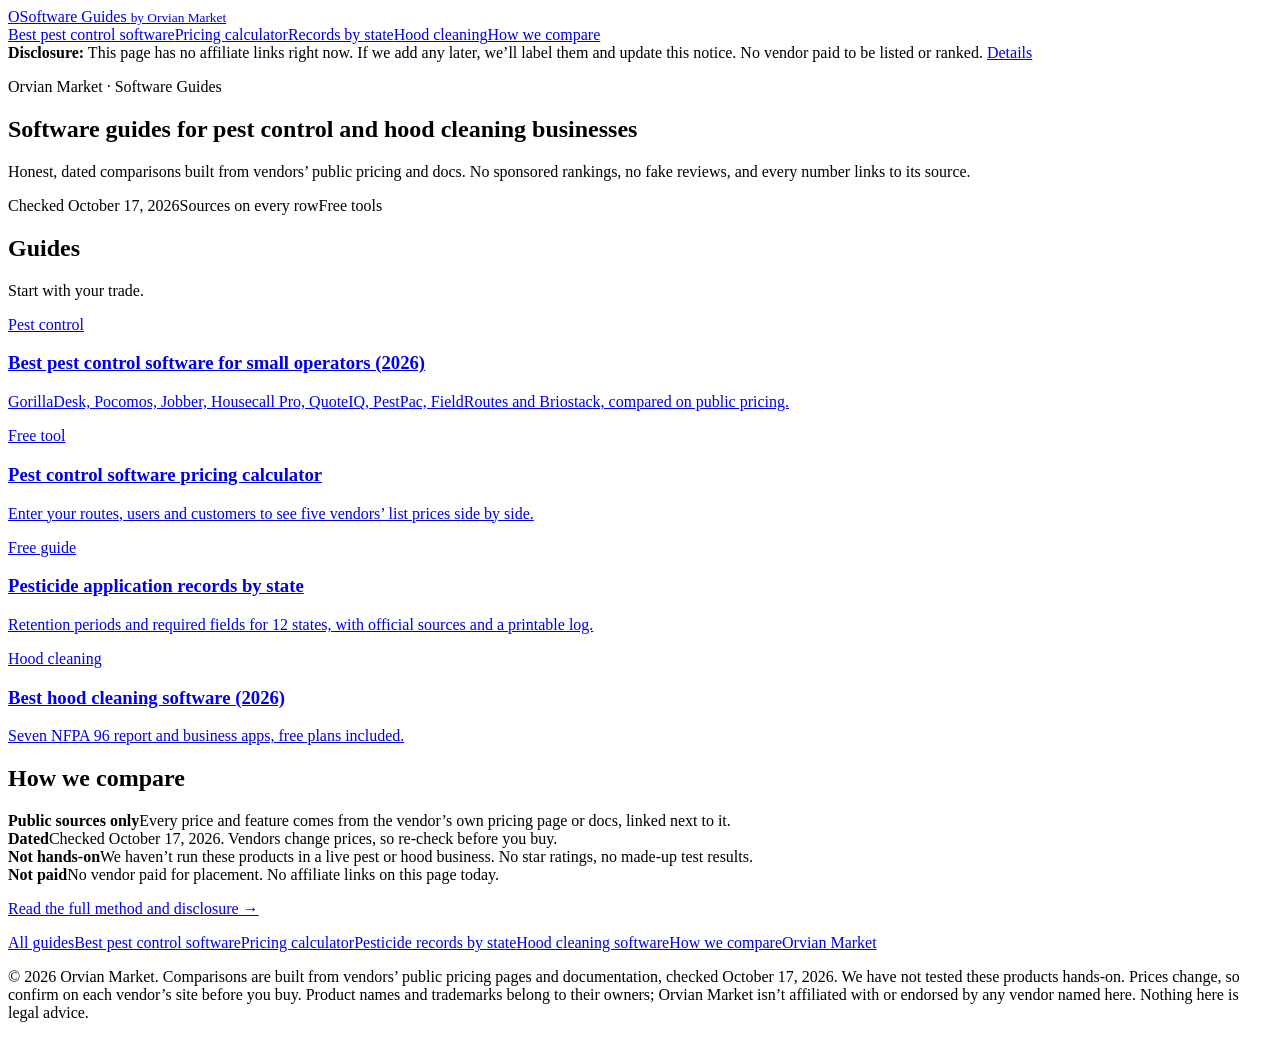
==== index.html @ af2f6294 "Add pest control software guides (1/4): hub, best-of, calculator, records" ====
<!doctype html><html lang="en"><head><meta charset="utf-8"><meta name="viewport" content="width=device-width,initial-scale=1">
<title>Software Guides for Pest Control and Hood Cleaning Businesses | Orvian Market</title><meta name="description" content="Honest, dated software comparisons for small field-service businesses: pest control software, a pricing calculator, state pesticide record rules and hood cleaning apps. Checked October 17, 2026."><link rel="canonical" href="https://orvianmarketplace.com/software-guides/"><meta name="robots" content="index,follow"><meta name="theme-color" content="#0b1220">
<meta property="og:type" content="article"><meta property="og:site_name" content="Orvian Market"><meta property="og:url" content="https://orvianmarketplace.com/software-guides/"><meta property="og:title" content="Software Guides for Pest Control and Hood Cleaning Businesses | Orvian Market"><meta property="og:description" content="Honest, dated software comparisons for small field-service businesses: pest control software, a pricing calculator, state pesticide record rules and hood cleaning apps. Checked October 17, 2026.">
<meta property="og:image" content="https://orvianmarketplace.com/software-guides/assets/og.png"><meta property="og:image:width" content="1200"><meta property="og:image:height" content="630"><meta property="og:image:alt" content="Orvian Market Software Guides: honest, dated comparisons from public pricing">
<meta name="twitter:card" content="summary_large_image"><meta name="twitter:image" content="https://orvianmarketplace.com/software-guides/assets/og.png"><meta property="article:modified_time" content="2026-10-17">
<link rel="icon" href="data:image/svg+xml,%3Csvg xmlns='http://www.w3.org/2000/svg' viewBox='0 0 64 64'%3E%3Crect width='64' height='64' rx='14' fill='%230f766e'/%3E%3Ctext x='32' y='44' font-family='Arial' font-weight='800' font-size='34' fill='white' text-anchor='middle'%3EO%3C/text%3E%3C/svg%3E">
<link rel="stylesheet" href="assets/guides.css"><script type="application/ld+json">{"@context": "https://schema.org", "@type": "CollectionPage", "name": "Software Guides for Pest Control and Hood Cleaning Businesses | Orvian Market", "url": "https://orvianmarketplace.com/software-guides/", "description": "Honest, dated software comparisons for small field-service businesses: pest control software, a pricing calculator, state pesticide record rules and hood cleaning apps. Checked October 17, 2026."}</script></head><body>
<header class="nav"><div class="w"><a class="brand" href="index.html"><span class="mk" aria-hidden="true">O</span>Software Guides <small>by Orvian Market</small></a><nav aria-label="Guides"><a href="best-pest-control-software.html">Best pest control software</a><a href="pest-control-software-pricing-calculator.html">Pricing calculator</a><a href="pesticide-application-records-by-state.html">Records by state</a><a href="best-hood-cleaning-software.html">Hood cleaning</a><a href="about.html">How we compare</a></nav></div></header>
<div class="disc" role="note"><div class="w"><b>Disclosure:</b> This page has no affiliate links right now. If we add any later, we&rsquo;ll label them and update this notice. No vendor paid to be listed or ranked. <a href="about.html#disclosure">Details</a></div></div>
<main id="main"><section class="hero"><div class="w"><p class="eb">Orvian Market &middot; Software Guides</p><h1>Software guides for pest control and hood cleaning businesses</h1><p class="lead">Honest, dated comparisons built from vendors&rsquo; public pricing and docs. No sponsored rankings, no fake reviews, and every number links to its source.</p><div class="meta"><span>Checked October 17, 2026</span><span>Sources on every row</span><span>Free tools</span></div></div></section><section class="sec"><div class="w"><h2>Guides</h2><p class="sub">Start with your trade.</p><div class="hubs"><a class="hub" href="best-pest-control-software.html"><span class="k">Pest control</span><h3>Best pest control software for small operators (2026)</h3><p>GorillaDesk, Pocomos, Jobber, Housecall Pro, QuoteIQ, PestPac, FieldRoutes and Briostack, compared on public pricing.</p></a><a class="hub" href="pest-control-software-pricing-calculator.html"><span class="k">Free tool</span><h3>Pest control software pricing calculator</h3><p>Enter your routes, users and customers to see five vendors&rsquo; list prices side by side.</p></a><a class="hub" href="pesticide-application-records-by-state.html"><span class="k">Free guide</span><h3>Pesticide application records by state</h3><p>Retention periods and required fields for 12 states, with official sources and a printable log.</p></a><a class="hub" href="best-hood-cleaning-software.html"><span class="k">Hood cleaning</span><h3>Best hood cleaning software (2026)</h3><p>Seven NFPA 96 report and business apps, free plans included.</p></a></div></div></section><section class="sec alt"><div class="w"><h2>How we compare</h2><div class="method"><div><b>Public sources only</b>Every price and feature comes from the vendor&rsquo;s own pricing page or docs, linked next to it.</div><div><b>Dated</b>Checked October 17, 2026. Vendors change prices, so re-check before you buy.</div><div><b>Not hands-on</b>We haven&rsquo;t run these products in a live pest or hood business. No star ratings, no made-up test results.</div><div><b>Not paid</b>No vendor paid for placement. No affiliate links on this page today.</div></div><p style="margin-top:16px"><a href="about.html">Read the full method and disclosure &rarr;</a></p></div></section></main>
<footer><div class="w"><div class="fg"><a href="index.html">All guides</a><a href="best-pest-control-software.html">Best pest control software</a><a href="pest-control-software-pricing-calculator.html">Pricing calculator</a><a href="pesticide-application-records-by-state.html">Pesticide records by state</a><a href="best-hood-cleaning-software.html">Hood cleaning software</a><a href="about.html">How we compare</a><a href="https://orvianmarketplace.com/">Orvian Market</a></div>
<p>&copy; 2026 Orvian Market. Comparisons are built from vendors&rsquo; public pricing pages and documentation, checked October 17, 2026. We have not tested these products hands-on. Prices change, so confirm on each vendor&rsquo;s site before you buy. Product names and trademarks belong to their owners; Orvian Market isn&rsquo;t affiliated with or endorsed by any vendor named here. Nothing here is legal advice.</p></div></footer>
</body></html>
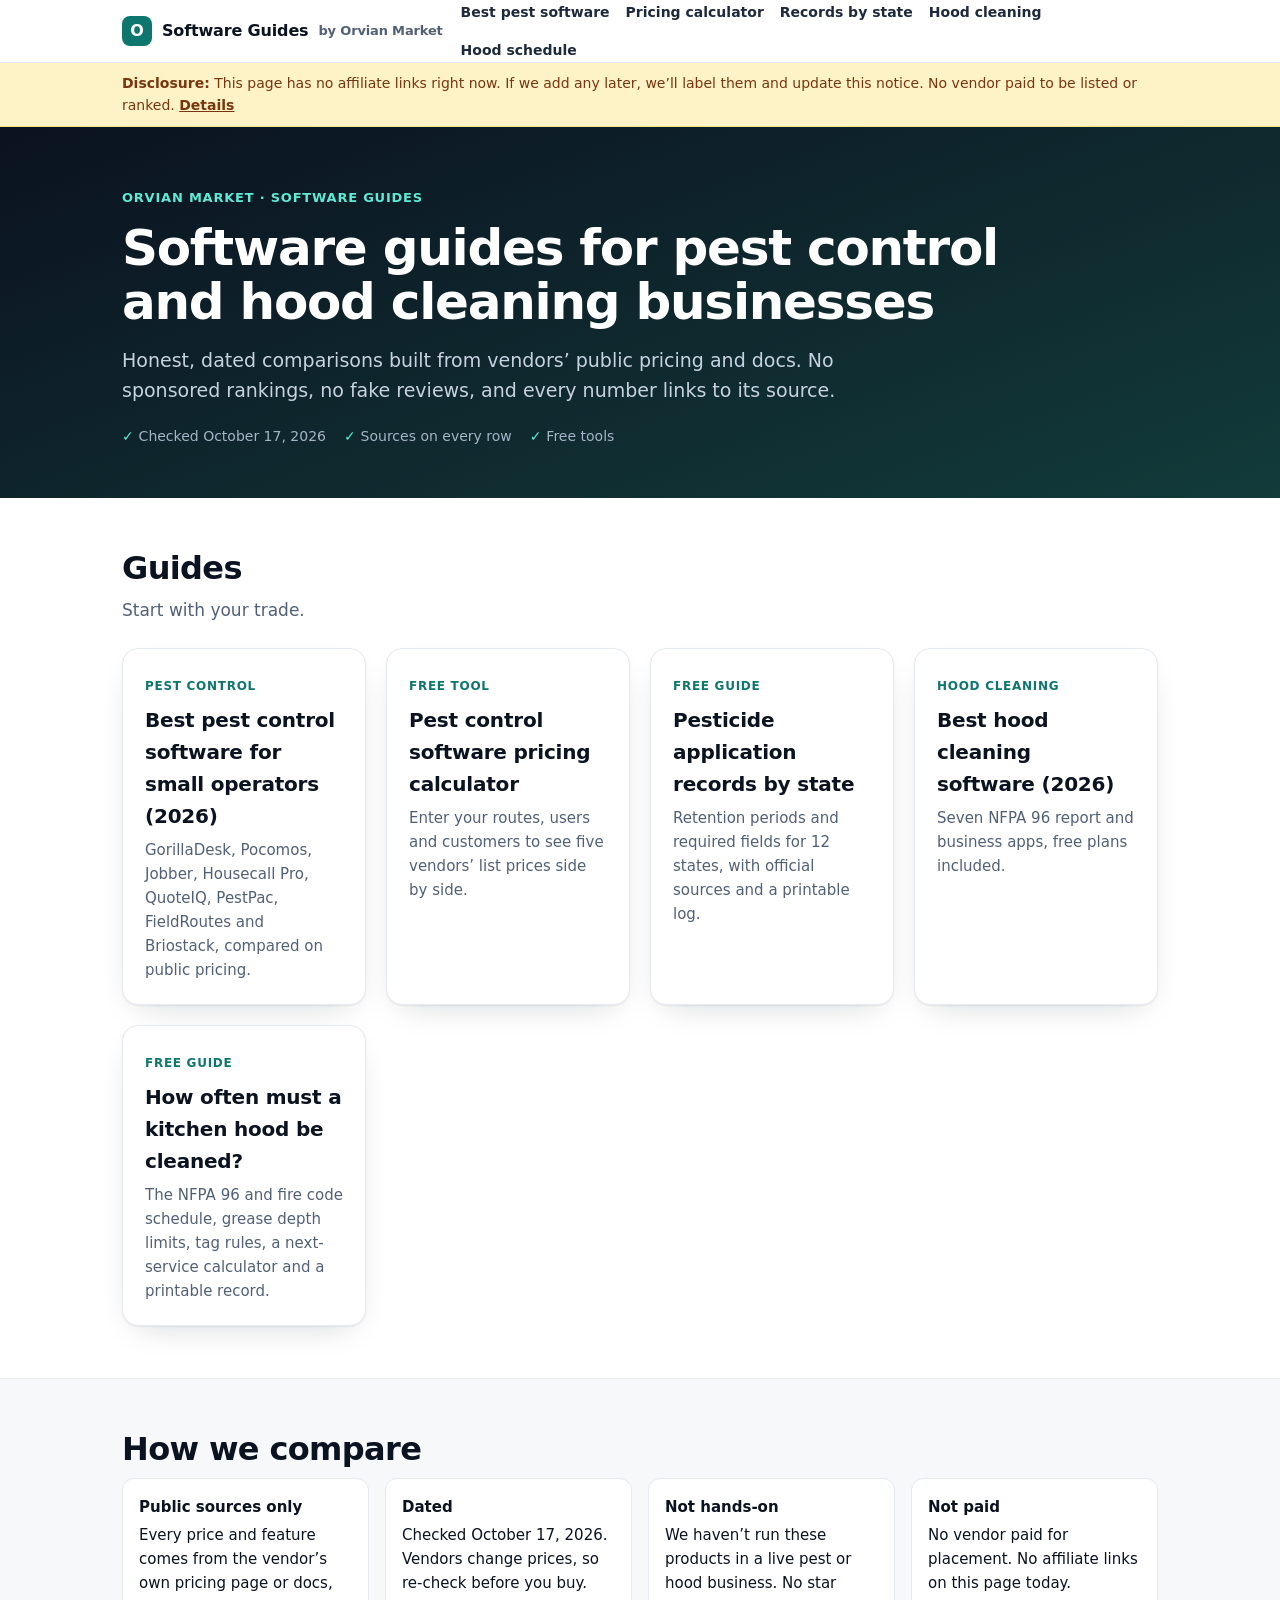
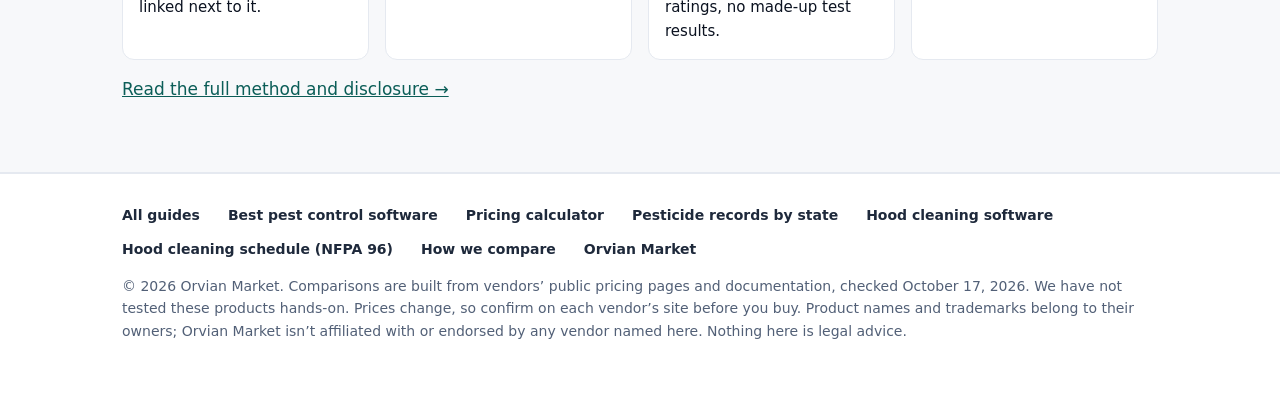
==== commit 7a4b0875: "Nav + footer link to hood schedule guide" ====
--- a/index.html
+++ b/index.html
@@ -5,9 +5,9 @@
 <meta name="twitter:card" content="summary_large_image"><meta name="twitter:image" content="https://orvianmarketplace.com/software-guides/assets/og.png"><meta property="article:modified_time" content="2026-10-17">
 <link rel="icon" href="data:image/svg+xml,%3Csvg xmlns='http://www.w3.org/2000/svg' viewBox='0 0 64 64'%3E%3Crect width='64' height='64' rx='14' fill='%230f766e'/%3E%3Ctext x='32' y='44' font-family='Arial' font-weight='800' font-size='34' fill='white' text-anchor='middle'%3EO%3C/text%3E%3C/svg%3E">
 <link rel="stylesheet" href="assets/guides.css"><script type="application/ld+json">{"@context": "https://schema.org", "@type": "CollectionPage", "name": "Software Guides for Pest Control and Hood Cleaning Businesses | Orvian Market", "url": "https://orvianmarketplace.com/software-guides/", "description": "Honest, dated software comparisons for small field-service businesses: pest control software, a pricing calculator, state pesticide record rules and hood cleaning apps. Checked October 17, 2026."}</script></head><body>
-<header class="nav"><div class="w"><a class="brand" href="index.html"><span class="mk" aria-hidden="true">O</span>Software Guides <small>by Orvian Market</small></a><nav aria-label="Guides"><a href="best-pest-control-software.html">Best pest control software</a><a href="pest-control-software-pricing-calculator.html">Pricing calculator</a><a href="pesticide-application-records-by-state.html">Records by state</a><a href="best-hood-cleaning-software.html">Hood cleaning</a><a href="about.html">How we compare</a></nav></div></header>
+<header class="nav"><div class="w"><a class="brand" href="index.html"><span class="mk" aria-hidden="true">O</span>Software Guides <small>by Orvian Market</small></a><nav aria-label="Guides"><a href="best-pest-control-software.html">Best pest software</a><a href="pest-control-software-pricing-calculator.html">Pricing calculator</a><a href="pesticide-application-records-by-state.html">Records by state</a><a href="best-hood-cleaning-software.html">Hood cleaning</a><a href="hood-cleaning-frequency-requirements.html">Hood schedule</a></nav></div></header>
 <div class="disc" role="note"><div class="w"><b>Disclosure:</b> This page has no affiliate links right now. If we add any later, we&rsquo;ll label them and update this notice. No vendor paid to be listed or ranked. <a href="about.html#disclosure">Details</a></div></div>
-<main id="main"><section class="hero"><div class="w"><p class="eb">Orvian Market &middot; Software Guides</p><h1>Software guides for pest control and hood cleaning businesses</h1><p class="lead">Honest, dated comparisons built from vendors&rsquo; public pricing and docs. No sponsored rankings, no fake reviews, and every number links to its source.</p><div class="meta"><span>Checked October 17, 2026</span><span>Sources on every row</span><span>Free tools</span></div></div></section><section class="sec"><div class="w"><h2>Guides</h2><p class="sub">Start with your trade.</p><div class="hubs"><a class="hub" href="best-pest-control-software.html"><span class="k">Pest control</span><h3>Best pest control software for small operators (2026)</h3><p>GorillaDesk, Pocomos, Jobber, Housecall Pro, QuoteIQ, PestPac, FieldRoutes and Briostack, compared on public pricing.</p></a><a class="hub" href="pest-control-software-pricing-calculator.html"><span class="k">Free tool</span><h3>Pest control software pricing calculator</h3><p>Enter your routes, users and customers to see five vendors&rsquo; list prices side by side.</p></a><a class="hub" href="pesticide-application-records-by-state.html"><span class="k">Free guide</span><h3>Pesticide application records by state</h3><p>Retention periods and required fields for 12 states, with official sources and a printable log.</p></a><a class="hub" href="best-hood-cleaning-software.html"><span class="k">Hood cleaning</span><h3>Best hood cleaning software (2026)</h3><p>Seven NFPA 96 report and business apps, free plans included.</p></a></div></div></section><section class="sec alt"><div class="w"><h2>How we compare</h2><div class="method"><div><b>Public sources only</b>Every price and feature comes from the vendor&rsquo;s own pricing page or docs, linked next to it.</div><div><b>Dated</b>Checked October 17, 2026. Vendors change prices, so re-check before you buy.</div><div><b>Not hands-on</b>We haven&rsquo;t run these products in a live pest or hood business. No star ratings, no made-up test results.</div><div><b>Not paid</b>No vendor paid for placement. No affiliate links on this page today.</div></div><p style="margin-top:16px"><a href="about.html">Read the full method and disclosure &rarr;</a></p></div></section></main>
-<footer><div class="w"><div class="fg"><a href="index.html">All guides</a><a href="best-pest-control-software.html">Best pest control software</a><a href="pest-control-software-pricing-calculator.html">Pricing calculator</a><a href="pesticide-application-records-by-state.html">Pesticide records by state</a><a href="best-hood-cleaning-software.html">Hood cleaning software</a><a href="about.html">How we compare</a><a href="https://orvianmarketplace.com/">Orvian Market</a></div>
+<main id="main"><section class="hero"><div class="w"><p class="eb">Orvian Market &middot; Software Guides</p><h1>Software guides for pest control and hood cleaning businesses</h1><p class="lead">Honest, dated comparisons built from vendors&rsquo; public pricing and docs. No sponsored rankings, no fake reviews, and every number links to its source.</p><div class="meta"><span>Checked October 17, 2026</span><span>Sources on every row</span><span>Free tools</span></div></div></section><section class="sec"><div class="w"><h2>Guides</h2><p class="sub">Start with your trade.</p><div class="hubs"><a class="hub" href="best-pest-control-software.html"><span class="k">Pest control</span><h3>Best pest control software for small operators (2026)</h3><p>GorillaDesk, Pocomos, Jobber, Housecall Pro, QuoteIQ, PestPac, FieldRoutes and Briostack, compared on public pricing.</p></a><a class="hub" href="pest-control-software-pricing-calculator.html"><span class="k">Free tool</span><h3>Pest control software pricing calculator</h3><p>Enter your routes, users and customers to see five vendors&rsquo; list prices side by side.</p></a><a class="hub" href="pesticide-application-records-by-state.html"><span class="k">Free guide</span><h3>Pesticide application records by state</h3><p>Retention periods and required fields for 12 states, with official sources and a printable log.</p></a><a class="hub" href="best-hood-cleaning-software.html"><span class="k">Hood cleaning</span><h3>Best hood cleaning software (2026)</h3><p>Seven NFPA 96 report and business apps, free plans included.</p></a><a class="hub" href="hood-cleaning-frequency-requirements.html"><span class="k">Free guide</span><h3>How often must a kitchen hood be cleaned?</h3><p>The NFPA 96 and fire code schedule, grease depth limits, tag rules, a next-service calculator and a printable record.</p></a></div></div></section><section class="sec alt"><div class="w"><h2>How we compare</h2><div class="method"><div><b>Public sources only</b>Every price and feature comes from the vendor&rsquo;s own pricing page or docs, linked next to it.</div><div><b>Dated</b>Checked October 17, 2026. Vendors change prices, so re-check before you buy.</div><div><b>Not hands-on</b>We haven&rsquo;t run these products in a live pest or hood business. No star ratings, no made-up test results.</div><div><b>Not paid</b>No vendor paid for placement. No affiliate links on this page today.</div></div><p style="margin-top:16px"><a href="about.html">Read the full method and disclosure &rarr;</a></p></div></section></main>
+<footer><div class="w"><div class="fg"><a href="index.html">All guides</a><a href="best-pest-control-software.html">Best pest control software</a><a href="pest-control-software-pricing-calculator.html">Pricing calculator</a><a href="pesticide-application-records-by-state.html">Pesticide records by state</a><a href="best-hood-cleaning-software.html">Hood cleaning software</a><a href="hood-cleaning-frequency-requirements.html">Hood cleaning schedule (NFPA 96)</a><a href="about.html">How we compare</a><a href="https://orvianmarketplace.com/">Orvian Market</a></div>
 <p>&copy; 2026 Orvian Market. Comparisons are built from vendors&rsquo; public pricing pages and documentation, checked October 17, 2026. We have not tested these products hands-on. Prices change, so confirm on each vendor&rsquo;s site before you buy. Product names and trademarks belong to their owners; Orvian Market isn&rsquo;t affiliated with or endorsed by any vendor named here. Nothing here is legal advice.</p></div></footer>
 </body></html>
--- a/assets/guides.css
+++ b/assets/guides.css
@@ -0,0 +1,60 @@
+:root{--ink:#0b1220;--ink2:#1e293b;--mute:#526077;--line:#e5e9f0;--bg:#f7f8fa;--acc:#0f766e;--acc-d:#0b5d57;--acc-l:#ccfbf1;--r:16px;--sh:0 1px 2px rgba(11,18,32,.06),0 12px 32px -16px rgba(11,18,32,.22)}
+*{box-sizing:border-box}html{scroll-behavior:smooth;scroll-padding-top:76px}
+body{margin:0;font-family:Inter,ui-sans-serif,system-ui,-apple-system,"Segoe UI",Roboto,sans-serif;color:var(--ink);background:#fff;line-height:1.6;-webkit-font-smoothing:antialiased;font-size:17px}
+a{color:var(--acc-d)}a:hover{color:var(--acc)}
+.w{max-width:1080px;margin:0 auto;padding:0 22px}.nw{max-width:820px}
+.nav{position:sticky;top:0;z-index:50;background:rgba(255,255,255,.94);backdrop-filter:saturate(1.4) blur(8px);border-bottom:1px solid var(--line)}
+.nav .w{display:flex;align-items:center;gap:18px;height:62px}
+.brand{display:flex;align-items:center;gap:10px;color:var(--ink);text-decoration:none;font-weight:750;font-size:16px;letter-spacing:-.01em;white-space:nowrap}
+.mk{width:30px;height:30px;border-radius:8px;background:var(--acc);color:#fff;display:grid;place-items:center;font-weight:800;font-size:16px}
+.brand small{color:var(--mute);font-weight:550;font-size:13px}
+.nav nav{display:flex;gap:16px;margin-left:auto;flex-wrap:wrap}.nav nav a{color:var(--ink2);text-decoration:none;font-size:14px;font-weight:600}.nav nav a:hover,.nav nav a[aria-current]{color:var(--acc)}
+.disc{background:#fef3c7;border-bottom:1px solid #fde68a;color:#78350f;font-size:14px}.disc .w{padding-top:9px;padding-bottom:9px}.disc a{color:#78350f;font-weight:650}
+.hero{background:linear-gradient(160deg,#0b1220 0%,#123b3a 100%);color:#fff;padding:56px 0 50px}
+.eb{display:inline-block;font-size:13px;font-weight:700;letter-spacing:.06em;text-transform:uppercase;color:#5eead4;margin:0 0 12px}
+.hero h1{font-size:clamp(32px,4.6vw,50px);line-height:1.08;letter-spacing:-.025em;margin:0 0 16px;max-width:880px}
+.hero p.lead{font-size:19px;color:#c7d2e0;max-width:780px;margin:0 0 20px}
+.meta{display:flex;flex-wrap:wrap;gap:8px 18px;font-size:14px;color:#a5b4c7}.meta span::before{content:"\2713  ";color:#5eead4;font-weight:800}
+.sec{padding:52px 0}.sec.alt{background:var(--bg);border-top:1px solid var(--line);border-bottom:1px solid var(--line)}
+h2{font-size:clamp(25px,3vw,32px);letter-spacing:-.02em;line-height:1.15;margin:0 0 10px}h3{font-size:20px;letter-spacing:-.01em;margin:26px 0 8px}
+.sub{color:var(--mute);margin:0 0 24px;max-width:760px}
+.tw{overflow-x:auto;border:1px solid var(--line);border-radius:var(--r);box-shadow:var(--sh);background:#fff}
+table.t{border-collapse:collapse;width:100%;min-width:760px;font-size:15px}
+.t th,.t td{padding:12px 14px;text-align:left;vertical-align:top;border-bottom:1px solid var(--line)}
+.t thead th{background:#0b1220;color:#fff;font-size:13px;letter-spacing:.03em;text-transform:uppercase}
+.t tbody tr:nth-child(even){background:#fafbfc}.t td:first-child{font-weight:700}
+.t .src{font-size:13px;white-space:nowrap}
+.pill{display:inline-block;font-size:12px;font-weight:700;padding:2px 9px;border-radius:99px;background:var(--acc-l);color:var(--acc-d);white-space:nowrap}.pill.q{background:#e2e8f0;color:#334155}
+.cards{display:grid;grid-template-columns:repeat(auto-fit,minmax(300px,1fr));gap:20px}
+.card{border:1px solid var(--line);border-radius:var(--r);padding:22px;background:#fff;box-shadow:var(--sh)}
+.card h3{margin:0 0 4px}.card .for{font-size:14px;font-weight:700;color:var(--acc-d);margin:0 0 10px}
+.card .price{font-size:15px;color:var(--ink2);margin:0 0 10px}.card ul{margin:0 0 12px;padding-left:20px;font-size:15px}.card li{margin:3px 0}
+.card .watch{font-size:14px;color:var(--mute);border-top:1px dashed var(--line);padding-top:10px;margin:0}
+.card a.vl{font-size:14px;font-weight:650}
+.note{border-left:4px solid var(--acc);background:#f0fdfa;padding:14px 18px;border-radius:0 12px 12px 0;font-size:15px;margin:18px 0}
+.note.w2{border-color:#d97706;background:#fffbeb}
+.method{display:grid;grid-template-columns:repeat(auto-fit,minmax(220px,1fr));gap:16px;margin:0}
+.method div{background:#fff;border:1px solid var(--line);border-radius:12px;padding:16px;font-size:15px}.method b{display:block;margin-bottom:4px}
+details{border:1px solid var(--line);border-radius:12px;padding:14px 18px;margin:10px 0;background:#fff}summary{font-weight:700;cursor:pointer}details p{margin:10px 0 0;color:var(--ink2)}
+.toc{display:flex;flex-wrap:wrap;gap:8px;margin:18px 0 0}.toc a{font-size:14px;color:#e2e8f0;border:1px solid rgba(255,255,255,.25);padding:6px 12px;border-radius:99px;text-decoration:none}.toc a:hover{background:rgba(255,255,255,.08);color:#fff}
+.calc{display:grid;grid-template-columns:330px 1fr;gap:24px;align-items:start}
+.cin{background:#fff;border:1px solid var(--line);border-radius:var(--r);padding:22px;box-shadow:var(--sh);position:sticky;top:80px}
+.cin label{display:block;font-size:13px;font-weight:700;letter-spacing:.04em;text-transform:uppercase;color:var(--mute);margin:14px 0 6px}.cin label:first-child{margin-top:0}
+.cin input,.cin select{width:100%;font:inherit;font-size:16px;padding:10px 12px;border:1px solid #cbd5e1;border-radius:10px;background:#fff;color:var(--ink)}
+.cin .hint{font-size:13px;color:var(--mute);margin:4px 0 0}
+.res{display:grid;gap:12px}
+.row{display:grid;grid-template-columns:1fr auto;gap:6px 16px;align-items:center;background:#fff;border:1px solid var(--line);border-radius:14px;padding:16px 18px;box-shadow:0 1px 2px rgba(11,18,32,.05)}
+.row .nm{font-weight:750}.row .pl{font-size:14px;color:var(--mute)}.row .amt{text-align:right;font-size:24px;font-weight:800;letter-spacing:-.02em;white-space:nowrap}.row .amt small{display:block;font-size:13px;font-weight:600;color:var(--mute);letter-spacing:0}
+.row.best{border-color:var(--acc);box-shadow:0 0 0 2px var(--acc-l)}.row.qo .amt{font-size:16px;color:var(--mute)}
+.bar{grid-column:1/-1;height:8px;border-radius:99px;background:#eef2f6;overflow:hidden}.bar i{display:block;height:100%;background:linear-gradient(90deg,#14b8a6,#0f766e);border-radius:99px}
+.form{border:2px solid var(--ink);border-radius:8px;overflow:hidden;background:#fff}
+.form table{width:100%;border-collapse:collapse;font-size:14px}.form td,.form th{border:1px solid #94a3b8;padding:9px 10px;text-align:left;vertical-align:top}.form th{background:#f1f5f9;width:38%}.form td{height:34px}
+.form h3{margin:0;padding:12px 14px;background:var(--ink);color:#fff;font-size:17px}
+.btn{display:inline-block;background:var(--ink);color:#fff!important;text-decoration:none;font-weight:650;font-size:15px;padding:11px 18px;border-radius:10px;border:0;cursor:pointer;font-family:inherit}.btn:hover{background:var(--acc)}
+.hubs{display:grid;grid-template-columns:repeat(auto-fit,minmax(240px,1fr));gap:20px}
+.hub{display:block;text-decoration:none;color:var(--ink);border:1px solid var(--line);border-radius:var(--r);padding:22px;box-shadow:var(--sh);background:#fff;transition:transform .15s}.hub:hover{transform:translateY(-2px);border-color:var(--acc);color:var(--ink)}
+.hub .k{font-size:12px;font-weight:800;letter-spacing:.06em;text-transform:uppercase;color:var(--acc)}.hub h3{margin:6px 0 6px}.hub p{margin:0;color:var(--mute);font-size:15px}
+footer{border-top:1px solid var(--line);padding:30px 0 40px;color:var(--mute);font-size:14px;background:#fff}footer .fg{display:flex;flex-wrap:wrap;gap:12px 28px;margin-bottom:12px}footer a{color:var(--ink2);text-decoration:none;font-weight:600}
+@media(max-width:980px){.nav nav{display:none}}
+@media(max-width:860px){.calc{grid-template-columns:1fr}.cin{position:static}}
+@media print{.nav,.disc,.hero,footer,.noprint,.sec:not(#template){display:none!important}#template{padding:0}body{font-size:12px}}
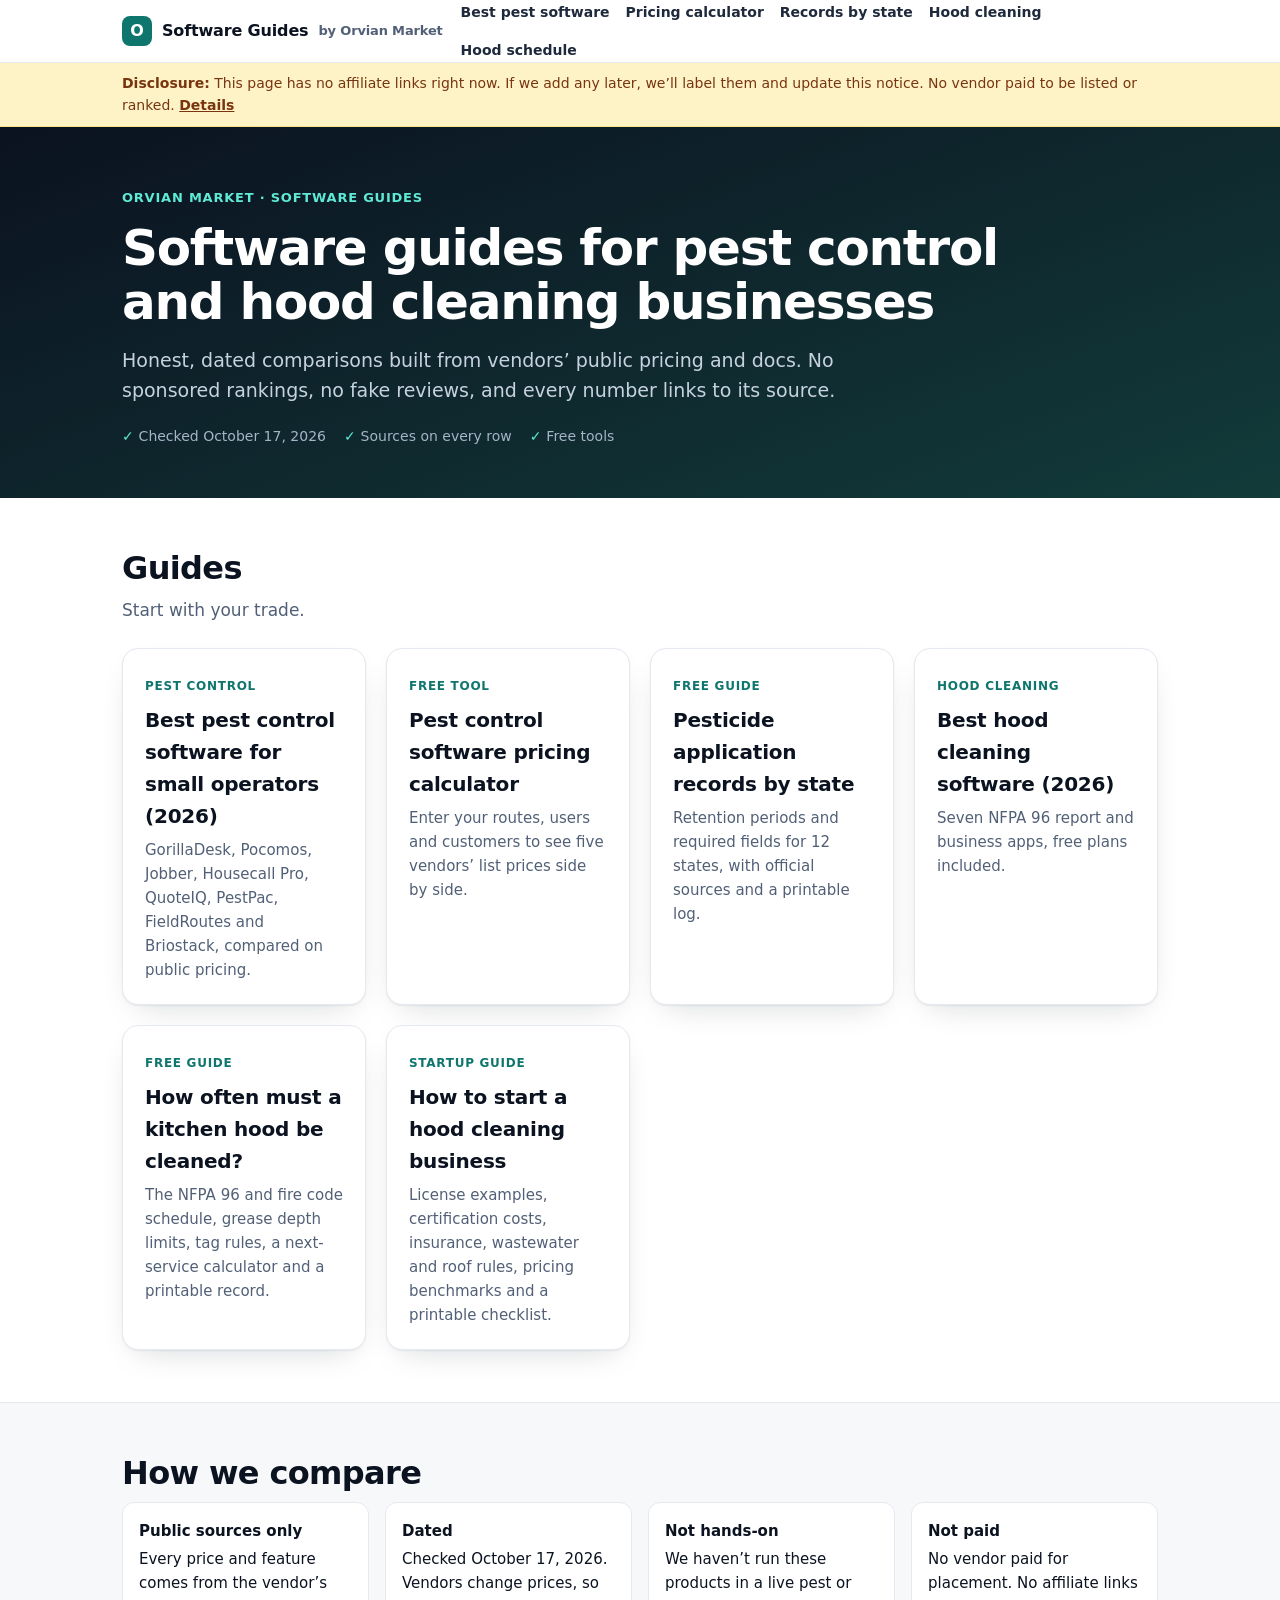
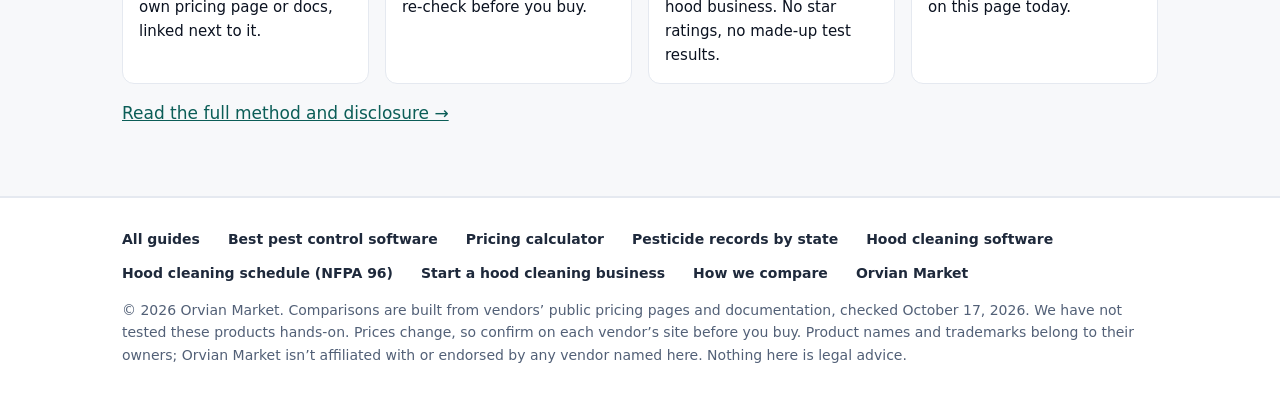
==== commit 67367767: "Add 'How to start a hood cleaning business' guide + generator (1/3)" ====
--- a/index.html
+++ b/index.html
@@ -7,7 +7,7 @@
 <link rel="stylesheet" href="assets/guides.css"><script type="application/ld+json">{"@context": "https://schema.org", "@type": "CollectionPage", "name": "Software Guides for Pest Control and Hood Cleaning Businesses | Orvian Market", "url": "https://orvianmarketplace.com/software-guides/", "description": "Honest, dated software comparisons for small field-service businesses: pest control software, a pricing calculator, state pesticide record rules and hood cleaning apps. Checked October 17, 2026."}</script></head><body>
 <header class="nav"><div class="w"><a class="brand" href="index.html"><span class="mk" aria-hidden="true">O</span>Software Guides <small>by Orvian Market</small></a><nav aria-label="Guides"><a href="best-pest-control-software.html">Best pest software</a><a href="pest-control-software-pricing-calculator.html">Pricing calculator</a><a href="pesticide-application-records-by-state.html">Records by state</a><a href="best-hood-cleaning-software.html">Hood cleaning</a><a href="hood-cleaning-frequency-requirements.html">Hood schedule</a></nav></div></header>
 <div class="disc" role="note"><div class="w"><b>Disclosure:</b> This page has no affiliate links right now. If we add any later, we&rsquo;ll label them and update this notice. No vendor paid to be listed or ranked. <a href="about.html#disclosure">Details</a></div></div>
-<main id="main"><section class="hero"><div class="w"><p class="eb">Orvian Market &middot; Software Guides</p><h1>Software guides for pest control and hood cleaning businesses</h1><p class="lead">Honest, dated comparisons built from vendors&rsquo; public pricing and docs. No sponsored rankings, no fake reviews, and every number links to its source.</p><div class="meta"><span>Checked October 17, 2026</span><span>Sources on every row</span><span>Free tools</span></div></div></section><section class="sec"><div class="w"><h2>Guides</h2><p class="sub">Start with your trade.</p><div class="hubs"><a class="hub" href="best-pest-control-software.html"><span class="k">Pest control</span><h3>Best pest control software for small operators (2026)</h3><p>GorillaDesk, Pocomos, Jobber, Housecall Pro, QuoteIQ, PestPac, FieldRoutes and Briostack, compared on public pricing.</p></a><a class="hub" href="pest-control-software-pricing-calculator.html"><span class="k">Free tool</span><h3>Pest control software pricing calculator</h3><p>Enter your routes, users and customers to see five vendors&rsquo; list prices side by side.</p></a><a class="hub" href="pesticide-application-records-by-state.html"><span class="k">Free guide</span><h3>Pesticide application records by state</h3><p>Retention periods and required fields for 12 states, with official sources and a printable log.</p></a><a class="hub" href="best-hood-cleaning-software.html"><span class="k">Hood cleaning</span><h3>Best hood cleaning software (2026)</h3><p>Seven NFPA 96 report and business apps, free plans included.</p></a><a class="hub" href="hood-cleaning-frequency-requirements.html"><span class="k">Free guide</span><h3>How often must a kitchen hood be cleaned?</h3><p>The NFPA 96 and fire code schedule, grease depth limits, tag rules, a next-service calculator and a printable record.</p></a></div></div></section><section class="sec alt"><div class="w"><h2>How we compare</h2><div class="method"><div><b>Public sources only</b>Every price and feature comes from the vendor&rsquo;s own pricing page or docs, linked next to it.</div><div><b>Dated</b>Checked October 17, 2026. Vendors change prices, so re-check before you buy.</div><div><b>Not hands-on</b>We haven&rsquo;t run these products in a live pest or hood business. No star ratings, no made-up test results.</div><div><b>Not paid</b>No vendor paid for placement. No affiliate links on this page today.</div></div><p style="margin-top:16px"><a href="about.html">Read the full method and disclosure &rarr;</a></p></div></section></main>
-<footer><div class="w"><div class="fg"><a href="index.html">All guides</a><a href="best-pest-control-software.html">Best pest control software</a><a href="pest-control-software-pricing-calculator.html">Pricing calculator</a><a href="pesticide-application-records-by-state.html">Pesticide records by state</a><a href="best-hood-cleaning-software.html">Hood cleaning software</a><a href="hood-cleaning-frequency-requirements.html">Hood cleaning schedule (NFPA 96)</a><a href="about.html">How we compare</a><a href="https://orvianmarketplace.com/">Orvian Market</a></div>
+<main id="main"><section class="hero"><div class="w"><p class="eb">Orvian Market &middot; Software Guides</p><h1>Software guides for pest control and hood cleaning businesses</h1><p class="lead">Honest, dated comparisons built from vendors&rsquo; public pricing and docs. No sponsored rankings, no fake reviews, and every number links to its source.</p><div class="meta"><span>Checked October 17, 2026</span><span>Sources on every row</span><span>Free tools</span></div></div></section><section class="sec"><div class="w"><h2>Guides</h2><p class="sub">Start with your trade.</p><div class="hubs"><a class="hub" href="best-pest-control-software.html"><span class="k">Pest control</span><h3>Best pest control software for small operators (2026)</h3><p>GorillaDesk, Pocomos, Jobber, Housecall Pro, QuoteIQ, PestPac, FieldRoutes and Briostack, compared on public pricing.</p></a><a class="hub" href="pest-control-software-pricing-calculator.html"><span class="k">Free tool</span><h3>Pest control software pricing calculator</h3><p>Enter your routes, users and customers to see five vendors&rsquo; list prices side by side.</p></a><a class="hub" href="pesticide-application-records-by-state.html"><span class="k">Free guide</span><h3>Pesticide application records by state</h3><p>Retention periods and required fields for 12 states, with official sources and a printable log.</p></a><a class="hub" href="best-hood-cleaning-software.html"><span class="k">Hood cleaning</span><h3>Best hood cleaning software (2026)</h3><p>Seven NFPA 96 report and business apps, free plans included.</p></a><a class="hub" href="hood-cleaning-frequency-requirements.html"><span class="k">Free guide</span><h3>How often must a kitchen hood be cleaned?</h3><p>The NFPA 96 and fire code schedule, grease depth limits, tag rules, a next-service calculator and a printable record.</p></a><a class="hub" href="how-to-start-a-hood-cleaning-business.html"><span class="k">Startup guide</span><h3>How to start a hood cleaning business</h3><p>License examples, certification costs, insurance, wastewater and roof rules, pricing benchmarks and a printable checklist.</p></a></div></div></section><section class="sec alt"><div class="w"><h2>How we compare</h2><div class="method"><div><b>Public sources only</b>Every price and feature comes from the vendor&rsquo;s own pricing page or docs, linked next to it.</div><div><b>Dated</b>Checked October 17, 2026. Vendors change prices, so re-check before you buy.</div><div><b>Not hands-on</b>We haven&rsquo;t run these products in a live pest or hood business. No star ratings, no made-up test results.</div><div><b>Not paid</b>No vendor paid for placement. No affiliate links on this page today.</div></div><p style="margin-top:16px"><a href="about.html">Read the full method and disclosure &rarr;</a></p></div></section></main>
+<footer><div class="w"><div class="fg"><a href="index.html">All guides</a><a href="best-pest-control-software.html">Best pest control software</a><a href="pest-control-software-pricing-calculator.html">Pricing calculator</a><a href="pesticide-application-records-by-state.html">Pesticide records by state</a><a href="best-hood-cleaning-software.html">Hood cleaning software</a><a href="hood-cleaning-frequency-requirements.html">Hood cleaning schedule (NFPA 96)</a><a href="how-to-start-a-hood-cleaning-business.html">Start a hood cleaning business</a><a href="about.html">How we compare</a><a href="https://orvianmarketplace.com/">Orvian Market</a></div>
 <p>&copy; 2026 Orvian Market. Comparisons are built from vendors&rsquo; public pricing pages and documentation, checked October 17, 2026. We have not tested these products hands-on. Prices change, so confirm on each vendor&rsquo;s site before you buy. Product names and trademarks belong to their owners; Orvian Market isn&rsquo;t affiliated with or endorsed by any vendor named here. Nothing here is legal advice.</p></div></footer>
 </body></html>
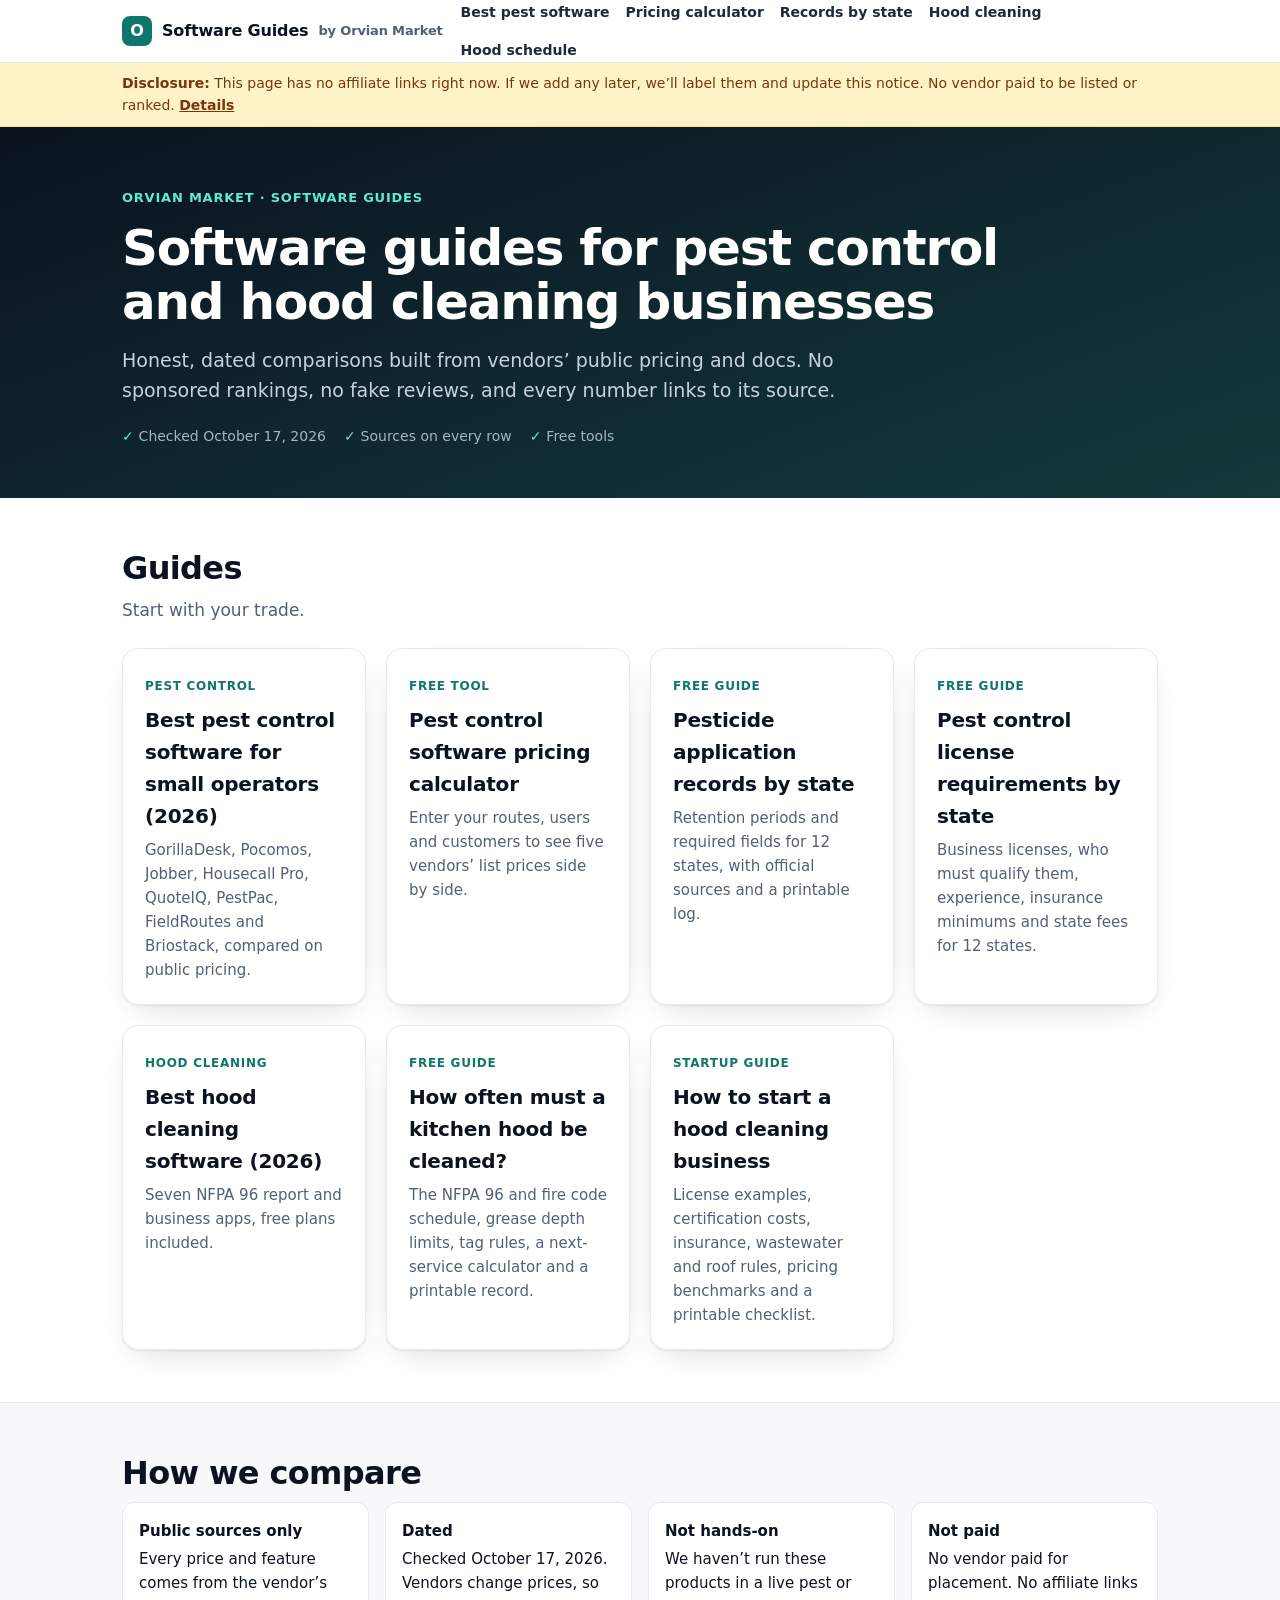
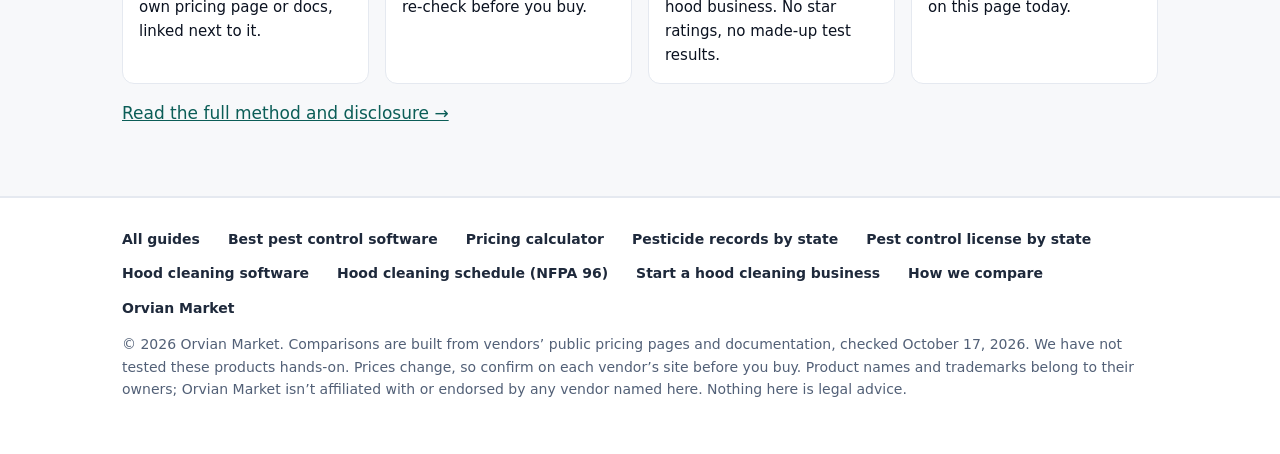
==== commit fd6d64e4: "Add pest control license requirements by state (1/3)" ====
--- a/index.html
+++ b/index.html
@@ -1,13 +1,13 @@
 <!doctype html><html lang="en"><head><meta charset="utf-8"><meta name="viewport" content="width=device-width,initial-scale=1">
-<title>Software Guides for Pest Control and Hood Cleaning Businesses | Orvian Market</title><meta name="description" content="Honest, dated software comparisons for small field-service businesses: pest control software, a pricing calculator, state pesticide record rules and hood cleaning apps. Checked October 17, 2026."><link rel="canonical" href="https://orvianmarketplace.com/software-guides/"><meta name="robots" content="index,follow"><meta name="theme-color" content="#0b1220">
-<meta property="og:type" content="article"><meta property="og:site_name" content="Orvian Market"><meta property="og:url" content="https://orvianmarketplace.com/software-guides/"><meta property="og:title" content="Software Guides for Pest Control and Hood Cleaning Businesses | Orvian Market"><meta property="og:description" content="Honest, dated software comparisons for small field-service businesses: pest control software, a pricing calculator, state pesticide record rules and hood cleaning apps. Checked October 17, 2026.">
+<title>Software Guides for Pest Control and Hood Cleaning Businesses | Orvian Market</title><meta name="description" content="Honest, dated software comparisons for small field-service businesses: pest control software, a pricing calculator, state license and pesticide record rules, and hood cleaning guides. Checked October 17, 2026."><link rel="canonical" href="https://orvianmarketplace.com/software-guides/"><meta name="robots" content="index,follow"><meta name="theme-color" content="#0b1220">
+<meta property="og:type" content="article"><meta property="og:site_name" content="Orvian Market"><meta property="og:url" content="https://orvianmarketplace.com/software-guides/"><meta property="og:title" content="Software Guides for Pest Control and Hood Cleaning Businesses | Orvian Market"><meta property="og:description" content="Honest, dated software comparisons for small field-service businesses: pest control software, a pricing calculator, state license and pesticide record rules, and hood cleaning guides. Checked October 17, 2026.">
 <meta property="og:image" content="https://orvianmarketplace.com/software-guides/assets/og.png"><meta property="og:image:width" content="1200"><meta property="og:image:height" content="630"><meta property="og:image:alt" content="Orvian Market Software Guides: honest, dated comparisons from public pricing">
 <meta name="twitter:card" content="summary_large_image"><meta name="twitter:image" content="https://orvianmarketplace.com/software-guides/assets/og.png"><meta property="article:modified_time" content="2026-10-17">
 <link rel="icon" href="data:image/svg+xml,%3Csvg xmlns='http://www.w3.org/2000/svg' viewBox='0 0 64 64'%3E%3Crect width='64' height='64' rx='14' fill='%230f766e'/%3E%3Ctext x='32' y='44' font-family='Arial' font-weight='800' font-size='34' fill='white' text-anchor='middle'%3EO%3C/text%3E%3C/svg%3E">
-<link rel="stylesheet" href="assets/guides.css"><script type="application/ld+json">{"@context": "https://schema.org", "@type": "CollectionPage", "name": "Software Guides for Pest Control and Hood Cleaning Businesses | Orvian Market", "url": "https://orvianmarketplace.com/software-guides/", "description": "Honest, dated software comparisons for small field-service businesses: pest control software, a pricing calculator, state pesticide record rules and hood cleaning apps. Checked October 17, 2026."}</script></head><body>
+<link rel="stylesheet" href="assets/guides.css"><script type="application/ld+json">{"@context": "https://schema.org", "@type": "CollectionPage", "name": "Software Guides for Pest Control and Hood Cleaning Businesses | Orvian Market", "url": "https://orvianmarketplace.com/software-guides/", "description": "Honest, dated software comparisons for small field-service businesses: pest control software, a pricing calculator, state license and pesticide record rules, and hood cleaning guides. Checked October 17, 2026."}</script></head><body>
 <header class="nav"><div class="w"><a class="brand" href="index.html"><span class="mk" aria-hidden="true">O</span>Software Guides <small>by Orvian Market</small></a><nav aria-label="Guides"><a href="best-pest-control-software.html">Best pest software</a><a href="pest-control-software-pricing-calculator.html">Pricing calculator</a><a href="pesticide-application-records-by-state.html">Records by state</a><a href="best-hood-cleaning-software.html">Hood cleaning</a><a href="hood-cleaning-frequency-requirements.html">Hood schedule</a></nav></div></header>
 <div class="disc" role="note"><div class="w"><b>Disclosure:</b> This page has no affiliate links right now. If we add any later, we&rsquo;ll label them and update this notice. No vendor paid to be listed or ranked. <a href="about.html#disclosure">Details</a></div></div>
-<main id="main"><section class="hero"><div class="w"><p class="eb">Orvian Market &middot; Software Guides</p><h1>Software guides for pest control and hood cleaning businesses</h1><p class="lead">Honest, dated comparisons built from vendors&rsquo; public pricing and docs. No sponsored rankings, no fake reviews, and every number links to its source.</p><div class="meta"><span>Checked October 17, 2026</span><span>Sources on every row</span><span>Free tools</span></div></div></section><section class="sec"><div class="w"><h2>Guides</h2><p class="sub">Start with your trade.</p><div class="hubs"><a class="hub" href="best-pest-control-software.html"><span class="k">Pest control</span><h3>Best pest control software for small operators (2026)</h3><p>GorillaDesk, Pocomos, Jobber, Housecall Pro, QuoteIQ, PestPac, FieldRoutes and Briostack, compared on public pricing.</p></a><a class="hub" href="pest-control-software-pricing-calculator.html"><span class="k">Free tool</span><h3>Pest control software pricing calculator</h3><p>Enter your routes, users and customers to see five vendors&rsquo; list prices side by side.</p></a><a class="hub" href="pesticide-application-records-by-state.html"><span class="k">Free guide</span><h3>Pesticide application records by state</h3><p>Retention periods and required fields for 12 states, with official sources and a printable log.</p></a><a class="hub" href="best-hood-cleaning-software.html"><span class="k">Hood cleaning</span><h3>Best hood cleaning software (2026)</h3><p>Seven NFPA 96 report and business apps, free plans included.</p></a><a class="hub" href="hood-cleaning-frequency-requirements.html"><span class="k">Free guide</span><h3>How often must a kitchen hood be cleaned?</h3><p>The NFPA 96 and fire code schedule, grease depth limits, tag rules, a next-service calculator and a printable record.</p></a><a class="hub" href="how-to-start-a-hood-cleaning-business.html"><span class="k">Startup guide</span><h3>How to start a hood cleaning business</h3><p>License examples, certification costs, insurance, wastewater and roof rules, pricing benchmarks and a printable checklist.</p></a></div></div></section><section class="sec alt"><div class="w"><h2>How we compare</h2><div class="method"><div><b>Public sources only</b>Every price and feature comes from the vendor&rsquo;s own pricing page or docs, linked next to it.</div><div><b>Dated</b>Checked October 17, 2026. Vendors change prices, so re-check before you buy.</div><div><b>Not hands-on</b>We haven&rsquo;t run these products in a live pest or hood business. No star ratings, no made-up test results.</div><div><b>Not paid</b>No vendor paid for placement. No affiliate links on this page today.</div></div><p style="margin-top:16px"><a href="about.html">Read the full method and disclosure &rarr;</a></p></div></section></main>
-<footer><div class="w"><div class="fg"><a href="index.html">All guides</a><a href="best-pest-control-software.html">Best pest control software</a><a href="pest-control-software-pricing-calculator.html">Pricing calculator</a><a href="pesticide-application-records-by-state.html">Pesticide records by state</a><a href="best-hood-cleaning-software.html">Hood cleaning software</a><a href="hood-cleaning-frequency-requirements.html">Hood cleaning schedule (NFPA 96)</a><a href="how-to-start-a-hood-cleaning-business.html">Start a hood cleaning business</a><a href="about.html">How we compare</a><a href="https://orvianmarketplace.com/">Orvian Market</a></div>
+<main id="main"><section class="hero"><div class="w"><p class="eb">Orvian Market &middot; Software Guides</p><h1>Software guides for pest control and hood cleaning businesses</h1><p class="lead">Honest, dated comparisons built from vendors&rsquo; public pricing and docs. No sponsored rankings, no fake reviews, and every number links to its source.</p><div class="meta"><span>Checked October 17, 2026</span><span>Sources on every row</span><span>Free tools</span></div></div></section><section class="sec"><div class="w"><h2>Guides</h2><p class="sub">Start with your trade.</p><div class="hubs"><a class="hub" href="best-pest-control-software.html"><span class="k">Pest control</span><h3>Best pest control software for small operators (2026)</h3><p>GorillaDesk, Pocomos, Jobber, Housecall Pro, QuoteIQ, PestPac, FieldRoutes and Briostack, compared on public pricing.</p></a><a class="hub" href="pest-control-software-pricing-calculator.html"><span class="k">Free tool</span><h3>Pest control software pricing calculator</h3><p>Enter your routes, users and customers to see five vendors&rsquo; list prices side by side.</p></a><a class="hub" href="pesticide-application-records-by-state.html"><span class="k">Free guide</span><h3>Pesticide application records by state</h3><p>Retention periods and required fields for 12 states, with official sources and a printable log.</p></a><a class="hub" href="pest-control-license-requirements-by-state.html"><span class="k">Free guide</span><h3>Pest control license requirements by state</h3><p>Business licenses, who must qualify them, experience, insurance minimums and state fees for 12 states.</p></a><a class="hub" href="best-hood-cleaning-software.html"><span class="k">Hood cleaning</span><h3>Best hood cleaning software (2026)</h3><p>Seven NFPA 96 report and business apps, free plans included.</p></a><a class="hub" href="hood-cleaning-frequency-requirements.html"><span class="k">Free guide</span><h3>How often must a kitchen hood be cleaned?</h3><p>The NFPA 96 and fire code schedule, grease depth limits, tag rules, a next-service calculator and a printable record.</p></a><a class="hub" href="how-to-start-a-hood-cleaning-business.html"><span class="k">Startup guide</span><h3>How to start a hood cleaning business</h3><p>License examples, certification costs, insurance, wastewater and roof rules, pricing benchmarks and a printable checklist.</p></a></div></div></section><section class="sec alt"><div class="w"><h2>How we compare</h2><div class="method"><div><b>Public sources only</b>Every price and feature comes from the vendor&rsquo;s own pricing page or docs, linked next to it.</div><div><b>Dated</b>Checked October 17, 2026. Vendors change prices, so re-check before you buy.</div><div><b>Not hands-on</b>We haven&rsquo;t run these products in a live pest or hood business. No star ratings, no made-up test results.</div><div><b>Not paid</b>No vendor paid for placement. No affiliate links on this page today.</div></div><p style="margin-top:16px"><a href="about.html">Read the full method and disclosure &rarr;</a></p></div></section></main>
+<footer><div class="w"><div class="fg"><a href="index.html">All guides</a><a href="best-pest-control-software.html">Best pest control software</a><a href="pest-control-software-pricing-calculator.html">Pricing calculator</a><a href="pesticide-application-records-by-state.html">Pesticide records by state</a><a href="pest-control-license-requirements-by-state.html">Pest control license by state</a><a href="best-hood-cleaning-software.html">Hood cleaning software</a><a href="hood-cleaning-frequency-requirements.html">Hood cleaning schedule (NFPA 96)</a><a href="how-to-start-a-hood-cleaning-business.html">Start a hood cleaning business</a><a href="about.html">How we compare</a><a href="https://orvianmarketplace.com/">Orvian Market</a></div>
 <p>&copy; 2026 Orvian Market. Comparisons are built from vendors&rsquo; public pricing pages and documentation, checked October 17, 2026. We have not tested these products hands-on. Prices change, so confirm on each vendor&rsquo;s site before you buy. Product names and trademarks belong to their owners; Orvian Market isn&rsquo;t affiliated with or endorsed by any vendor named here. Nothing here is legal advice.</p></div></footer>
 </body></html>
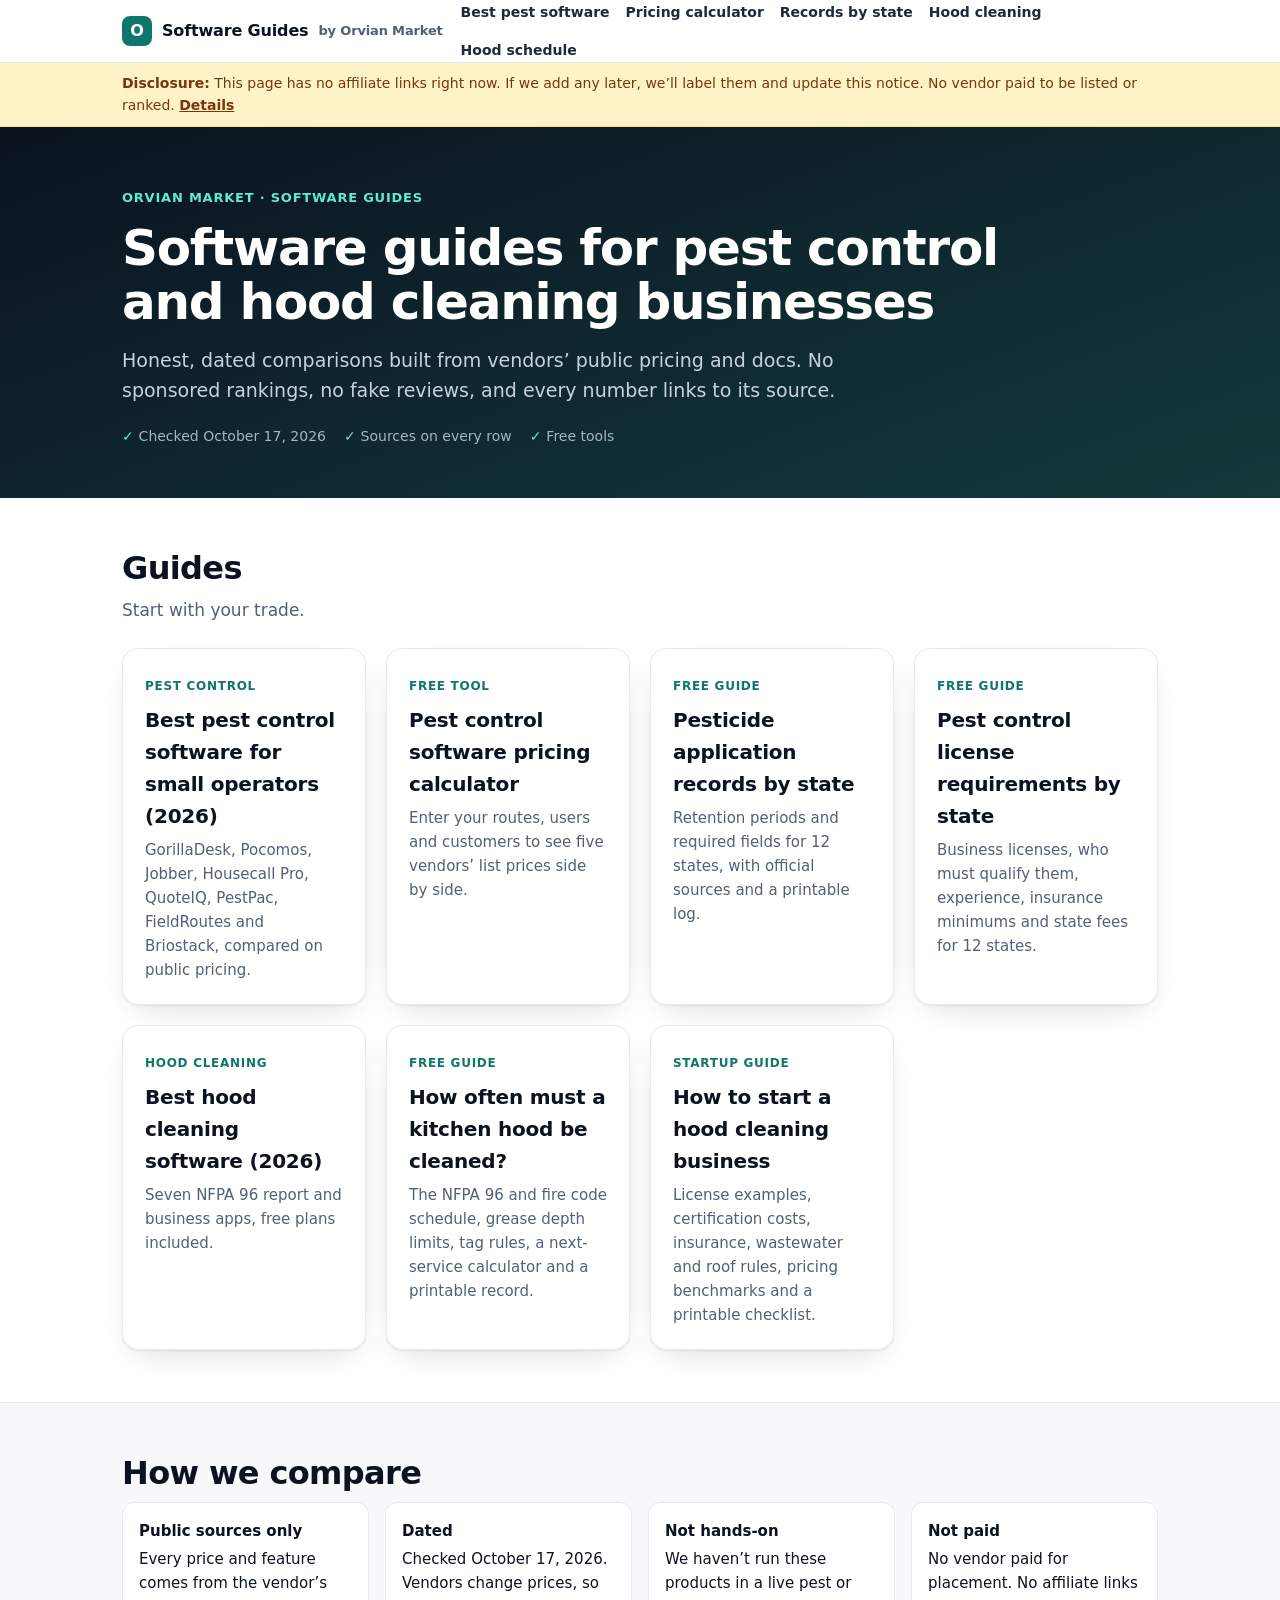
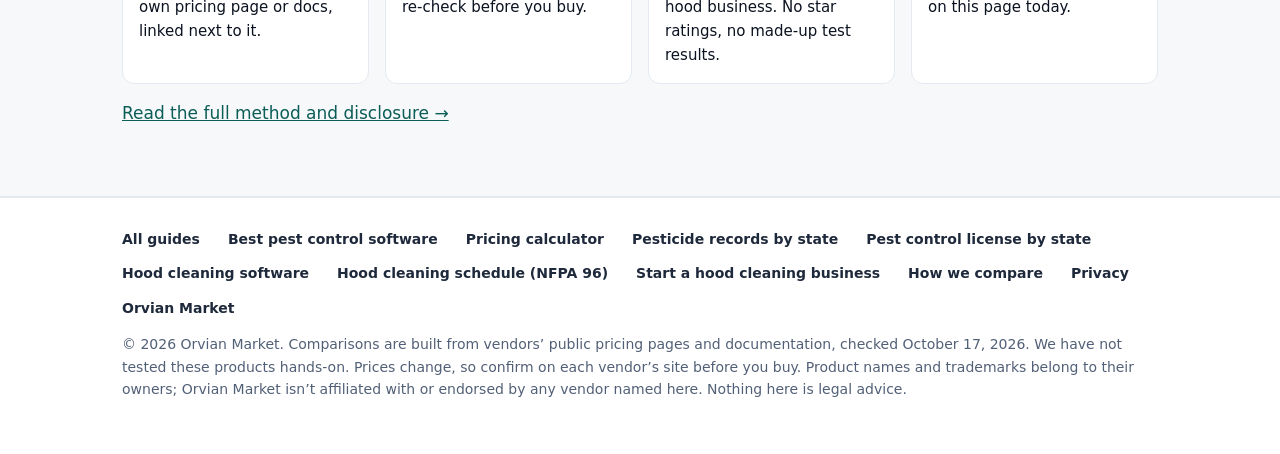
==== commit 079b1620: "Add GA4 (G-F3QH6E9QR7) + buy_click event and privacy note (1/3)" ====
--- a/index.html
+++ b/index.html
@@ -1,4 +1,9 @@
-<!doctype html><html lang="en"><head><meta charset="utf-8"><meta name="viewport" content="width=device-width,initial-scale=1">
+<!doctype html><html lang="en"><head><meta charset="utf-8">
+<!-- Google tag (gtag.js) -->
+<script async src="https://www.googletagmanager.com/gtag/js?id=G-F3QH6E9QR7"></script>
+<script>window.dataLayer=window.dataLayer||[];function gtag(){dataLayer.push(arguments);}gtag('js',new Date());gtag('config','G-F3QH6E9QR7');
+document.addEventListener('click',function(e){var a=e.target&&e.target.closest?e.target.closest('a[href*="gumroad.com"]'):null;if(!a)return;var m=a.href.match(/\/l\/([^\/?#]+)/),s=m?m[1]:'';var N={"answerloft":"Answerloft","bcmhvk":"Okayline","bjkyj":"Thumbtally","ekunvc":"Proposeroo Team","ijsmuq":"PeelPixel Pro","kzjcwp":"Proposeroo Pro","lyrgdx":"Rate Calculator Spreadsheet","pckinc":"Rate-Raise Email Rewrite","kudoshelf":"Kudoshelf","proposeroo-desk":"Proposeroo Desk","proposeroo-desk-team":"Proposeroo Desk Team","ctitql":"Freelance Rate Pack","jtocar":"Client OS","vwxgu":"Prompt Pack","oellyq":"Budget Template","bffum":"Rate Mini (free)","mceana":"Freelancer Toolkit Bundle","nqpwfg":"Raise Emails (free)"};gtag('event','buy_click',{product_name:a.getAttribute('data-product')||N[s]||s||'gumroad',product_slug:s,link_url:a.href,link_text:(a.textContent||'').trim().slice(0,80),transport_type:'beacon'});},true);</script>
+<meta name="viewport" content="width=device-width,initial-scale=1">
 <title>Software Guides for Pest Control and Hood Cleaning Businesses | Orvian Market</title><meta name="description" content="Honest, dated software comparisons for small field-service businesses: pest control software, a pricing calculator, state license and pesticide record rules, and hood cleaning guides. Checked October 17, 2026."><link rel="canonical" href="https://orvianmarketplace.com/software-guides/"><meta name="robots" content="index,follow"><meta name="theme-color" content="#0b1220">
 <meta property="og:type" content="article"><meta property="og:site_name" content="Orvian Market"><meta property="og:url" content="https://orvianmarketplace.com/software-guides/"><meta property="og:title" content="Software Guides for Pest Control and Hood Cleaning Businesses | Orvian Market"><meta property="og:description" content="Honest, dated software comparisons for small field-service businesses: pest control software, a pricing calculator, state license and pesticide record rules, and hood cleaning guides. Checked October 17, 2026.">
 <meta property="og:image" content="https://orvianmarketplace.com/software-guides/assets/og.png"><meta property="og:image:width" content="1200"><meta property="og:image:height" content="630"><meta property="og:image:alt" content="Orvian Market Software Guides: honest, dated comparisons from public pricing">
@@ -8,6 +13,6 @@
 <header class="nav"><div class="w"><a class="brand" href="index.html"><span class="mk" aria-hidden="true">O</span>Software Guides <small>by Orvian Market</small></a><nav aria-label="Guides"><a href="best-pest-control-software.html">Best pest software</a><a href="pest-control-software-pricing-calculator.html">Pricing calculator</a><a href="pesticide-application-records-by-state.html">Records by state</a><a href="best-hood-cleaning-software.html">Hood cleaning</a><a href="hood-cleaning-frequency-requirements.html">Hood schedule</a></nav></div></header>
 <div class="disc" role="note"><div class="w"><b>Disclosure:</b> This page has no affiliate links right now. If we add any later, we&rsquo;ll label them and update this notice. No vendor paid to be listed or ranked. <a href="about.html#disclosure">Details</a></div></div>
 <main id="main"><section class="hero"><div class="w"><p class="eb">Orvian Market &middot; Software Guides</p><h1>Software guides for pest control and hood cleaning businesses</h1><p class="lead">Honest, dated comparisons built from vendors&rsquo; public pricing and docs. No sponsored rankings, no fake reviews, and every number links to its source.</p><div class="meta"><span>Checked October 17, 2026</span><span>Sources on every row</span><span>Free tools</span></div></div></section><section class="sec"><div class="w"><h2>Guides</h2><p class="sub">Start with your trade.</p><div class="hubs"><a class="hub" href="best-pest-control-software.html"><span class="k">Pest control</span><h3>Best pest control software for small operators (2026)</h3><p>GorillaDesk, Pocomos, Jobber, Housecall Pro, QuoteIQ, PestPac, FieldRoutes and Briostack, compared on public pricing.</p></a><a class="hub" href="pest-control-software-pricing-calculator.html"><span class="k">Free tool</span><h3>Pest control software pricing calculator</h3><p>Enter your routes, users and customers to see five vendors&rsquo; list prices side by side.</p></a><a class="hub" href="pesticide-application-records-by-state.html"><span class="k">Free guide</span><h3>Pesticide application records by state</h3><p>Retention periods and required fields for 12 states, with official sources and a printable log.</p></a><a class="hub" href="pest-control-license-requirements-by-state.html"><span class="k">Free guide</span><h3>Pest control license requirements by state</h3><p>Business licenses, who must qualify them, experience, insurance minimums and state fees for 12 states.</p></a><a class="hub" href="best-hood-cleaning-software.html"><span class="k">Hood cleaning</span><h3>Best hood cleaning software (2026)</h3><p>Seven NFPA 96 report and business apps, free plans included.</p></a><a class="hub" href="hood-cleaning-frequency-requirements.html"><span class="k">Free guide</span><h3>How often must a kitchen hood be cleaned?</h3><p>The NFPA 96 and fire code schedule, grease depth limits, tag rules, a next-service calculator and a printable record.</p></a><a class="hub" href="how-to-start-a-hood-cleaning-business.html"><span class="k">Startup guide</span><h3>How to start a hood cleaning business</h3><p>License examples, certification costs, insurance, wastewater and roof rules, pricing benchmarks and a printable checklist.</p></a></div></div></section><section class="sec alt"><div class="w"><h2>How we compare</h2><div class="method"><div><b>Public sources only</b>Every price and feature comes from the vendor&rsquo;s own pricing page or docs, linked next to it.</div><div><b>Dated</b>Checked October 17, 2026. Vendors change prices, so re-check before you buy.</div><div><b>Not hands-on</b>We haven&rsquo;t run these products in a live pest or hood business. No star ratings, no made-up test results.</div><div><b>Not paid</b>No vendor paid for placement. No affiliate links on this page today.</div></div><p style="margin-top:16px"><a href="about.html">Read the full method and disclosure &rarr;</a></p></div></section></main>
-<footer><div class="w"><div class="fg"><a href="index.html">All guides</a><a href="best-pest-control-software.html">Best pest control software</a><a href="pest-control-software-pricing-calculator.html">Pricing calculator</a><a href="pesticide-application-records-by-state.html">Pesticide records by state</a><a href="pest-control-license-requirements-by-state.html">Pest control license by state</a><a href="best-hood-cleaning-software.html">Hood cleaning software</a><a href="hood-cleaning-frequency-requirements.html">Hood cleaning schedule (NFPA 96)</a><a href="how-to-start-a-hood-cleaning-business.html">Start a hood cleaning business</a><a href="about.html">How we compare</a><a href="https://orvianmarketplace.com/">Orvian Market</a></div>
+<footer><div class="w"><div class="fg"><a href="index.html">All guides</a><a href="best-pest-control-software.html">Best pest control software</a><a href="pest-control-software-pricing-calculator.html">Pricing calculator</a><a href="pesticide-application-records-by-state.html">Pesticide records by state</a><a href="pest-control-license-requirements-by-state.html">Pest control license by state</a><a href="best-hood-cleaning-software.html">Hood cleaning software</a><a href="hood-cleaning-frequency-requirements.html">Hood cleaning schedule (NFPA 96)</a><a href="how-to-start-a-hood-cleaning-business.html">Start a hood cleaning business</a><a href="about.html">How we compare</a><a href="https://orvianmarketplace.com/privacy.html">Privacy</a><a href="https://orvianmarketplace.com/">Orvian Market</a></div>
 <p>&copy; 2026 Orvian Market. Comparisons are built from vendors&rsquo; public pricing pages and documentation, checked October 17, 2026. We have not tested these products hands-on. Prices change, so confirm on each vendor&rsquo;s site before you buy. Product names and trademarks belong to their owners; Orvian Market isn&rsquo;t affiliated with or endorsed by any vendor named here. Nothing here is legal advice.</p></div></footer>
 </body></html>
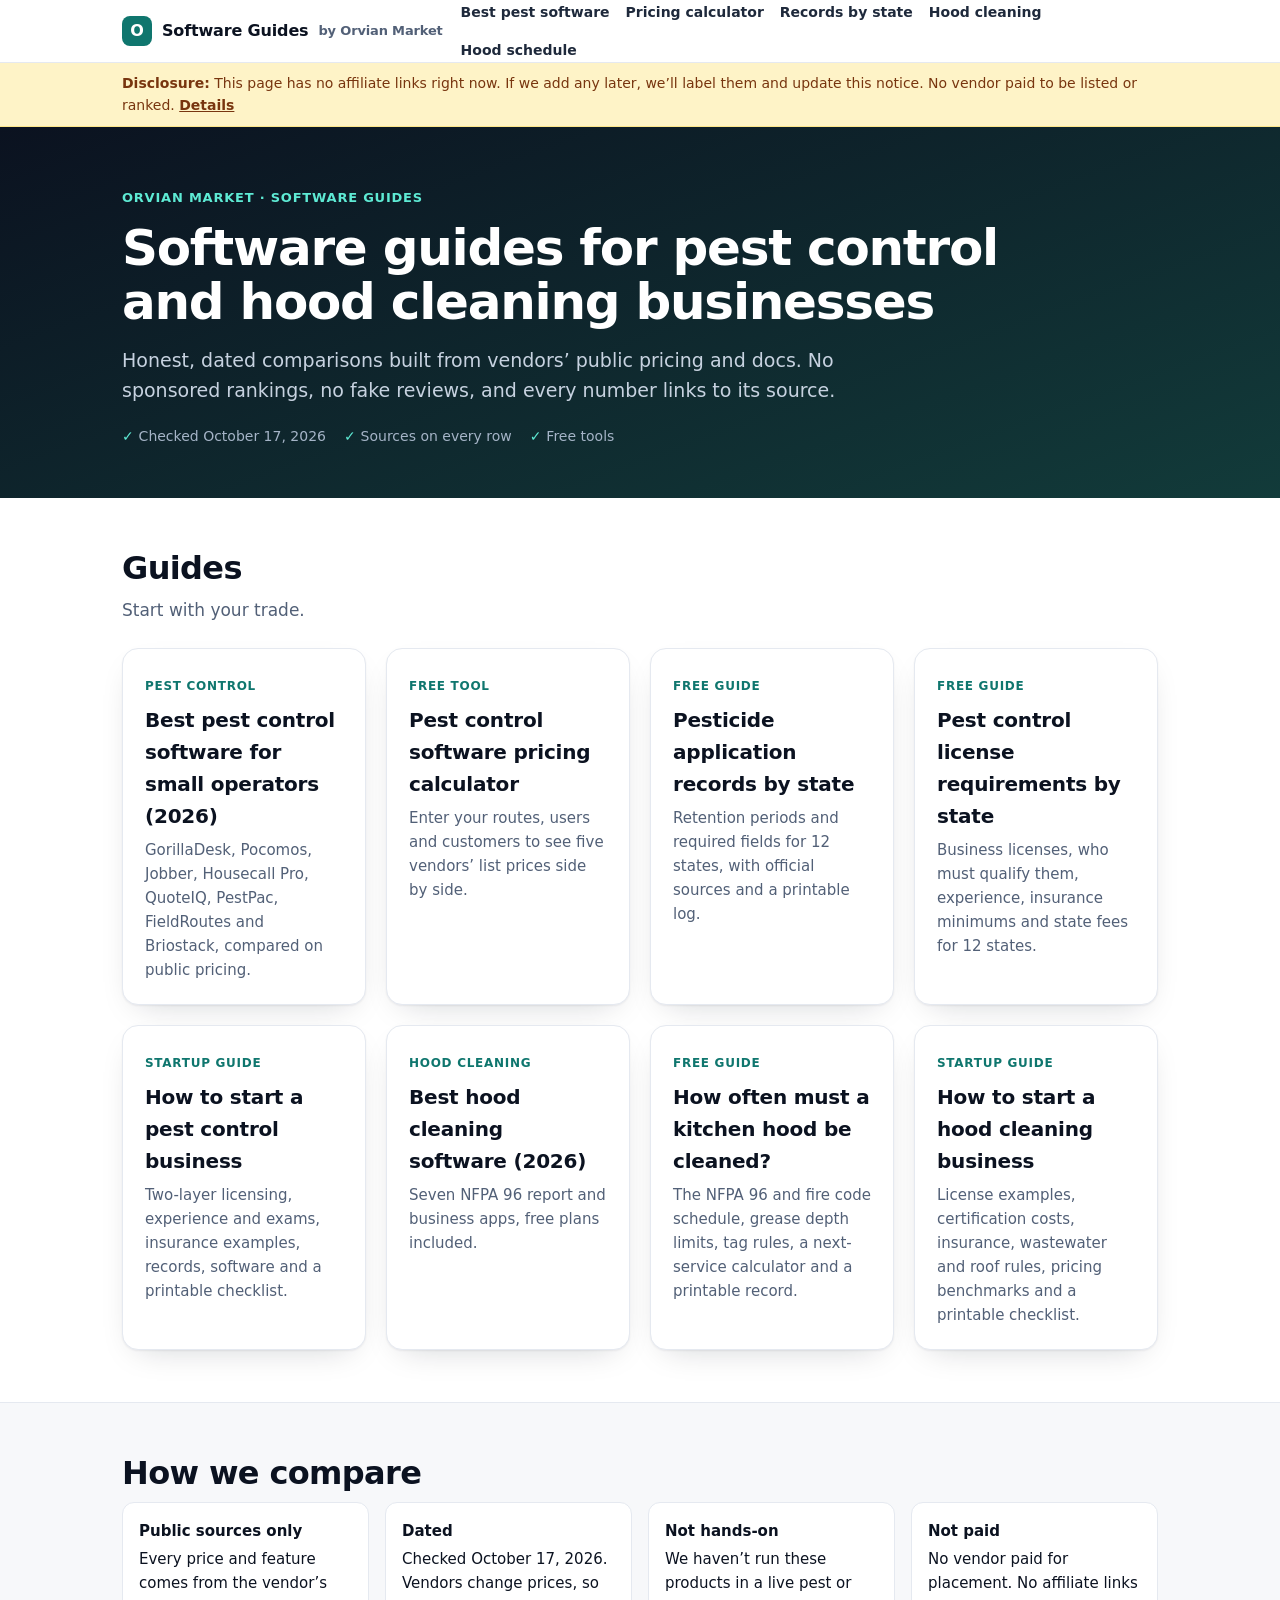
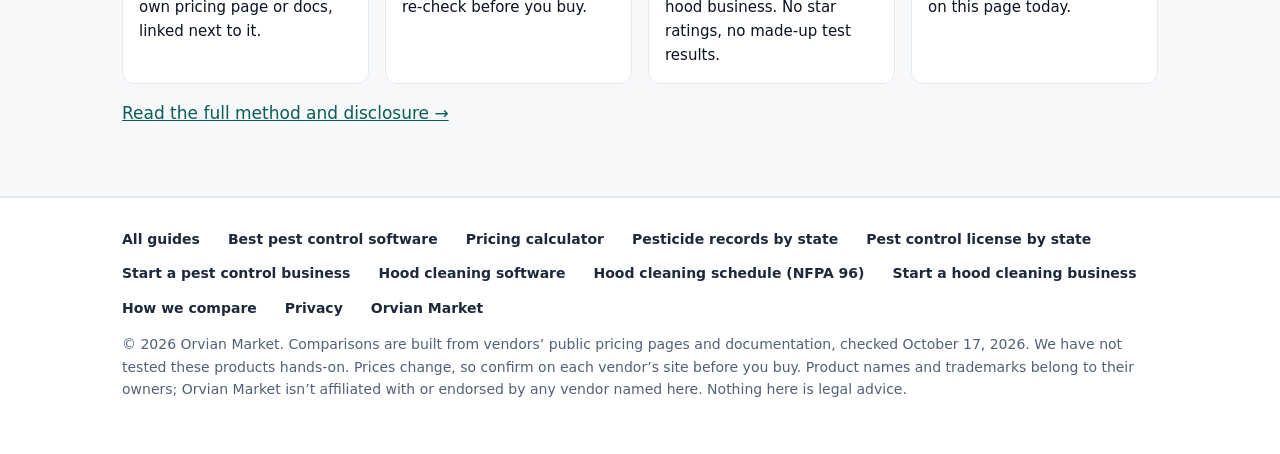
==== commit 3e0b9d62: "Add how-to-start-a-pest-control-business (pest twin of hood startup); hub + sitemap + generator" ====
--- a/index.html
+++ b/index.html
@@ -4,15 +4,15 @@
 <script>window.dataLayer=window.dataLayer||[];function gtag(){dataLayer.push(arguments);}gtag('js',new Date());gtag('config','G-F3QH6E9QR7');
 document.addEventListener('click',function(e){var a=e.target&&e.target.closest?e.target.closest('a[href*="gumroad.com"]'):null;if(!a)return;var m=a.href.match(/\/l\/([^\/?#]+)/),s=m?m[1]:'';var N={"answerloft":"Answerloft","bcmhvk":"Okayline","bjkyj":"Thumbtally","ekunvc":"Proposeroo Team","ijsmuq":"PeelPixel Pro","kzjcwp":"Proposeroo Pro","lyrgdx":"Rate Calculator Spreadsheet","pckinc":"Rate-Raise Email Rewrite","kudoshelf":"Kudoshelf","proposeroo-desk":"Proposeroo Desk","proposeroo-desk-team":"Proposeroo Desk Team","ctitql":"Freelance Rate Pack","jtocar":"Client OS","vwxgu":"Prompt Pack","oellyq":"Budget Template","bffum":"Rate Mini (free)","mceana":"Freelancer Toolkit Bundle","nqpwfg":"Raise Emails (free)"};gtag('event','buy_click',{product_name:a.getAttribute('data-product')||N[s]||s||'gumroad',product_slug:s,link_url:a.href,link_text:(a.textContent||'').trim().slice(0,80),transport_type:'beacon'});},true);</script>
 <meta name="viewport" content="width=device-width,initial-scale=1">
-<title>Software Guides for Pest Control and Hood Cleaning Businesses | Orvian Market</title><meta name="description" content="Honest, dated software comparisons for small field-service businesses: pest control software, a pricing calculator, state license and pesticide record rules, and hood cleaning guides. Checked October 17, 2026."><link rel="canonical" href="https://orvianmarketplace.com/software-guides/"><meta name="robots" content="index,follow"><meta name="theme-color" content="#0b1220">
-<meta property="og:type" content="article"><meta property="og:site_name" content="Orvian Market"><meta property="og:url" content="https://orvianmarketplace.com/software-guides/"><meta property="og:title" content="Software Guides for Pest Control and Hood Cleaning Businesses | Orvian Market"><meta property="og:description" content="Honest, dated software comparisons for small field-service businesses: pest control software, a pricing calculator, state license and pesticide record rules, and hood cleaning guides. Checked October 17, 2026.">
+<title>Pest Control and Hood Cleaning Software Guides | Orvian Market</title><meta name="description" content="Dated, sourced guides for pest control and hood cleaning businesses: software compared by price, a pricing calculator, and license and record rules by state."><link rel="canonical" href="https://orvianmarketplace.com/software-guides/"><meta name="robots" content="index,follow"><meta name="theme-color" content="#0b1220">
+<meta property="og:type" content="article"><meta property="og:site_name" content="Orvian Market"><meta property="og:url" content="https://orvianmarketplace.com/software-guides/"><meta property="og:title" content="Pest Control and Hood Cleaning Software Guides | Orvian Market"><meta property="og:description" content="Dated, sourced guides for pest control and hood cleaning businesses: software compared by price, a pricing calculator, and license and record rules by state.">
 <meta property="og:image" content="https://orvianmarketplace.com/software-guides/assets/og.png"><meta property="og:image:width" content="1200"><meta property="og:image:height" content="630"><meta property="og:image:alt" content="Orvian Market Software Guides: honest, dated comparisons from public pricing">
 <meta name="twitter:card" content="summary_large_image"><meta name="twitter:image" content="https://orvianmarketplace.com/software-guides/assets/og.png"><meta property="article:modified_time" content="2026-10-17">
 <link rel="icon" href="data:image/svg+xml,%3Csvg xmlns='http://www.w3.org/2000/svg' viewBox='0 0 64 64'%3E%3Crect width='64' height='64' rx='14' fill='%230f766e'/%3E%3Ctext x='32' y='44' font-family='Arial' font-weight='800' font-size='34' fill='white' text-anchor='middle'%3EO%3C/text%3E%3C/svg%3E">
-<link rel="stylesheet" href="assets/guides.css"><script type="application/ld+json">{"@context": "https://schema.org", "@type": "CollectionPage", "name": "Software Guides for Pest Control and Hood Cleaning Businesses | Orvian Market", "url": "https://orvianmarketplace.com/software-guides/", "description": "Honest, dated software comparisons for small field-service businesses: pest control software, a pricing calculator, state license and pesticide record rules, and hood cleaning guides. Checked October 17, 2026."}</script></head><body>
+<link rel="stylesheet" href="assets/guides.css"><script type="application/ld+json">{"@context": "https://schema.org", "@type": "CollectionPage", "name": "Pest Control and Hood Cleaning Software Guides | Orvian Market", "url": "https://orvianmarketplace.com/software-guides/", "description": "Dated, sourced guides for pest control and hood cleaning businesses: software compared by price, a pricing calculator, and license and record rules by state."}</script></head><body>
 <header class="nav"><div class="w"><a class="brand" href="index.html"><span class="mk" aria-hidden="true">O</span>Software Guides <small>by Orvian Market</small></a><nav aria-label="Guides"><a href="best-pest-control-software.html">Best pest software</a><a href="pest-control-software-pricing-calculator.html">Pricing calculator</a><a href="pesticide-application-records-by-state.html">Records by state</a><a href="best-hood-cleaning-software.html">Hood cleaning</a><a href="hood-cleaning-frequency-requirements.html">Hood schedule</a></nav></div></header>
 <div class="disc" role="note"><div class="w"><b>Disclosure:</b> This page has no affiliate links right now. If we add any later, we&rsquo;ll label them and update this notice. No vendor paid to be listed or ranked. <a href="about.html#disclosure">Details</a></div></div>
-<main id="main"><section class="hero"><div class="w"><p class="eb">Orvian Market &middot; Software Guides</p><h1>Software guides for pest control and hood cleaning businesses</h1><p class="lead">Honest, dated comparisons built from vendors&rsquo; public pricing and docs. No sponsored rankings, no fake reviews, and every number links to its source.</p><div class="meta"><span>Checked October 17, 2026</span><span>Sources on every row</span><span>Free tools</span></div></div></section><section class="sec"><div class="w"><h2>Guides</h2><p class="sub">Start with your trade.</p><div class="hubs"><a class="hub" href="best-pest-control-software.html"><span class="k">Pest control</span><h3>Best pest control software for small operators (2026)</h3><p>GorillaDesk, Pocomos, Jobber, Housecall Pro, QuoteIQ, PestPac, FieldRoutes and Briostack, compared on public pricing.</p></a><a class="hub" href="pest-control-software-pricing-calculator.html"><span class="k">Free tool</span><h3>Pest control software pricing calculator</h3><p>Enter your routes, users and customers to see five vendors&rsquo; list prices side by side.</p></a><a class="hub" href="pesticide-application-records-by-state.html"><span class="k">Free guide</span><h3>Pesticide application records by state</h3><p>Retention periods and required fields for 12 states, with official sources and a printable log.</p></a><a class="hub" href="pest-control-license-requirements-by-state.html"><span class="k">Free guide</span><h3>Pest control license requirements by state</h3><p>Business licenses, who must qualify them, experience, insurance minimums and state fees for 12 states.</p></a><a class="hub" href="best-hood-cleaning-software.html"><span class="k">Hood cleaning</span><h3>Best hood cleaning software (2026)</h3><p>Seven NFPA 96 report and business apps, free plans included.</p></a><a class="hub" href="hood-cleaning-frequency-requirements.html"><span class="k">Free guide</span><h3>How often must a kitchen hood be cleaned?</h3><p>The NFPA 96 and fire code schedule, grease depth limits, tag rules, a next-service calculator and a printable record.</p></a><a class="hub" href="how-to-start-a-hood-cleaning-business.html"><span class="k">Startup guide</span><h3>How to start a hood cleaning business</h3><p>License examples, certification costs, insurance, wastewater and roof rules, pricing benchmarks and a printable checklist.</p></a></div></div></section><section class="sec alt"><div class="w"><h2>How we compare</h2><div class="method"><div><b>Public sources only</b>Every price and feature comes from the vendor&rsquo;s own pricing page or docs, linked next to it.</div><div><b>Dated</b>Checked October 17, 2026. Vendors change prices, so re-check before you buy.</div><div><b>Not hands-on</b>We haven&rsquo;t run these products in a live pest or hood business. No star ratings, no made-up test results.</div><div><b>Not paid</b>No vendor paid for placement. No affiliate links on this page today.</div></div><p style="margin-top:16px"><a href="about.html">Read the full method and disclosure &rarr;</a></p></div></section></main>
-<footer><div class="w"><div class="fg"><a href="index.html">All guides</a><a href="best-pest-control-software.html">Best pest control software</a><a href="pest-control-software-pricing-calculator.html">Pricing calculator</a><a href="pesticide-application-records-by-state.html">Pesticide records by state</a><a href="pest-control-license-requirements-by-state.html">Pest control license by state</a><a href="best-hood-cleaning-software.html">Hood cleaning software</a><a href="hood-cleaning-frequency-requirements.html">Hood cleaning schedule (NFPA 96)</a><a href="how-to-start-a-hood-cleaning-business.html">Start a hood cleaning business</a><a href="about.html">How we compare</a><a href="https://orvianmarketplace.com/privacy.html">Privacy</a><a href="https://orvianmarketplace.com/">Orvian Market</a></div>
+<main id="main"><section class="hero"><div class="w"><p class="eb">Orvian Market &middot; Software Guides</p><h1>Software guides for pest control and hood cleaning businesses</h1><p class="lead">Honest, dated comparisons built from vendors&rsquo; public pricing and docs. No sponsored rankings, no fake reviews, and every number links to its source.</p><div class="meta"><span>Checked October 17, 2026</span><span>Sources on every row</span><span>Free tools</span></div></div></section><section class="sec"><div class="w"><h2>Guides</h2><p class="sub">Start with your trade.</p><div class="hubs"><a class="hub" href="best-pest-control-software.html"><span class="k">Pest control</span><h3>Best pest control software for small operators (2026)</h3><p>GorillaDesk, Pocomos, Jobber, Housecall Pro, QuoteIQ, PestPac, FieldRoutes and Briostack, compared on public pricing.</p></a><a class="hub" href="pest-control-software-pricing-calculator.html"><span class="k">Free tool</span><h3>Pest control software pricing calculator</h3><p>Enter your routes, users and customers to see five vendors&rsquo; list prices side by side.</p></a><a class="hub" href="pesticide-application-records-by-state.html"><span class="k">Free guide</span><h3>Pesticide application records by state</h3><p>Retention periods and required fields for 12 states, with official sources and a printable log.</p></a><a class="hub" href="pest-control-license-requirements-by-state.html"><span class="k">Free guide</span><h3>Pest control license requirements by state</h3><p>Business licenses, who must qualify them, experience, insurance minimums and state fees for 12 states.</p></a><a class="hub" href="how-to-start-a-pest-control-business.html"><span class="k">Startup guide</span><h3>How to start a pest control business</h3><p>Two-layer licensing, experience and exams, insurance examples, records, software and a printable checklist.</p></a><a class="hub" href="best-hood-cleaning-software.html"><span class="k">Hood cleaning</span><h3>Best hood cleaning software (2026)</h3><p>Seven NFPA 96 report and business apps, free plans included.</p></a><a class="hub" href="hood-cleaning-frequency-requirements.html"><span class="k">Free guide</span><h3>How often must a kitchen hood be cleaned?</h3><p>The NFPA 96 and fire code schedule, grease depth limits, tag rules, a next-service calculator and a printable record.</p></a><a class="hub" href="how-to-start-a-hood-cleaning-business.html"><span class="k">Startup guide</span><h3>How to start a hood cleaning business</h3><p>License examples, certification costs, insurance, wastewater and roof rules, pricing benchmarks and a printable checklist.</p></a></div></div></section><section class="sec alt"><div class="w"><h2>How we compare</h2><div class="method"><div><b>Public sources only</b>Every price and feature comes from the vendor&rsquo;s own pricing page or docs, linked next to it.</div><div><b>Dated</b>Checked October 17, 2026. Vendors change prices, so re-check before you buy.</div><div><b>Not hands-on</b>We haven&rsquo;t run these products in a live pest or hood business. No star ratings, no made-up test results.</div><div><b>Not paid</b>No vendor paid for placement. No affiliate links on this page today.</div></div><p style="margin-top:16px"><a href="about.html">Read the full method and disclosure &rarr;</a></p></div></section></main>
+<footer><div class="w"><div class="fg"><a href="index.html">All guides</a><a href="best-pest-control-software.html">Best pest control software</a><a href="pest-control-software-pricing-calculator.html">Pricing calculator</a><a href="pesticide-application-records-by-state.html">Pesticide records by state</a><a href="pest-control-license-requirements-by-state.html">Pest control license by state</a><a href="how-to-start-a-pest-control-business.html">Start a pest control business</a><a href="best-hood-cleaning-software.html">Hood cleaning software</a><a href="hood-cleaning-frequency-requirements.html">Hood cleaning schedule (NFPA 96)</a><a href="how-to-start-a-hood-cleaning-business.html">Start a hood cleaning business</a><a href="about.html">How we compare</a><a href="https://orvianmarketplace.com/privacy.html">Privacy</a><a href="https://orvianmarketplace.com/">Orvian Market</a></div>
 <p>&copy; 2026 Orvian Market. Comparisons are built from vendors&rsquo; public pricing pages and documentation, checked October 17, 2026. We have not tested these products hands-on. Prices change, so confirm on each vendor&rsquo;s site before you buy. Product names and trademarks belong to their owners; Orvian Market isn&rsquo;t affiliated with or endorsed by any vendor named here. Nothing here is legal advice.</p></div></footer>
 </body></html>
--- a/assets/guides.css
+++ b/assets/guides.css
@@ -58,3 +58,7 @@
 @media(max-width:980px){.nav nav{display:none}}
 @media(max-width:860px){.calc{grid-template-columns:1fr}.cin{position:static}}
 @media print{.nav,.disc,.hero,footer,.noprint,.sec:not(#template){display:none!important}#template{padding:0}body{font-size:12px}}
+.hero .ans{max-width:780px;margin:4px 0 22px;padding:16px 20px;border-left:4px solid #5eead4;background:rgba(255,255,255,.07);border-radius:0 12px 12px 0}
+.hero .ans p{margin:0;font-size:18px;line-height:1.55;color:#fff}.hero .ans b{color:#fff}
+.hero .ans p.ans-k{font-size:12.5px;font-weight:800;letter-spacing:.08em;text-transform:uppercase;color:#5eead4;margin:0 0 6px}
+@media print{.hero .ans{border-left-color:#0f766e;background:none}.hero .ans p{color:#000}}
